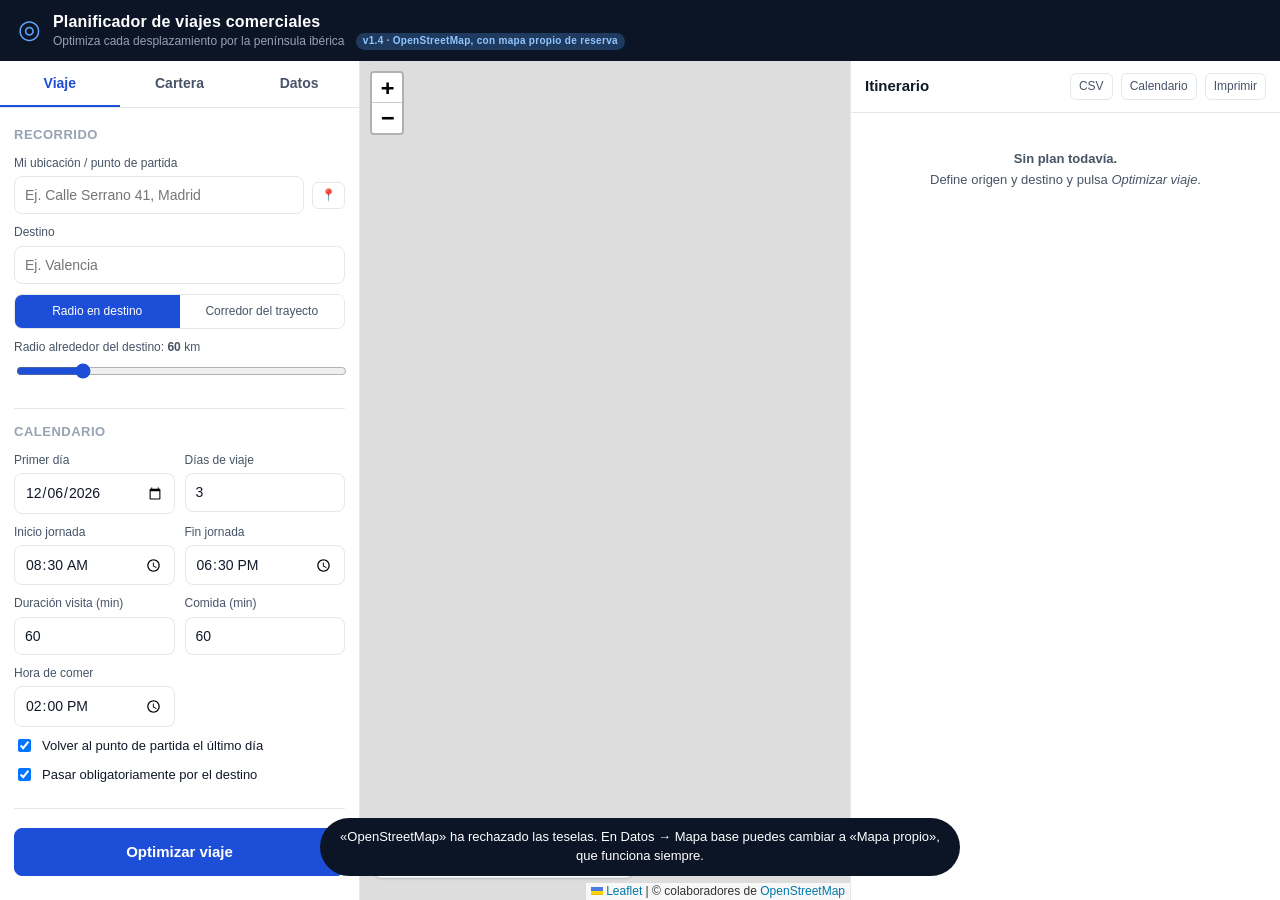
==== planner/index.html @ f33578ee "Volver a OpenStreetMap como mapa base y aligerar las peticiones Se restaura OpenStreetMap por defect" ====
<!DOCTYPE html>
<html lang="es">

<head>
  <meta charset="utf-8" />
  <meta name="viewport" content="width=device-width, initial-scale=1" />
  <title>Planificador de viajes comerciales · Península Ibérica</title>
  <meta name="description"
    content="Planifica viajes de negocio de forma gráfica: clientes y prospectos sobre el mapa, rutas optimizadas y máximo número de visitas por viaje." />
  <link rel="stylesheet" href="vendor/leaflet.css" />
  <link rel="stylesheet" href="css/planner.css" />
</head>

<body>
  <header class="topbar">
    <div class="brand">
      <span class="logo">◎</span>
      <div>
        <h1>Planificador de viajes comerciales</h1>
        <p>Optimiza cada desplazamiento por la península ibérica
          <span class="build-tag" id="build-tag">v1.4 · OpenStreetMap, con mapa propio de reserva</span>
        </p>
      </div>
    </div>
    <div class="top-status" id="top-status"></div>
  </header>

  <main class="layout">
    <!-- ------------------------------------------------ Panel izquierdo -->
    <aside class="sidebar">
      <nav class="tabs">
        <button class="tab active" data-tab="viaje">Viaje</button>
        <button class="tab" data-tab="cartera">Cartera</button>
        <button class="tab" data-tab="datos">Datos</button>
      </nav>

      <section class="tab-panel active" id="tab-viaje">
        <div class="group">
          <h2>Recorrido</h2>
          <label class="field full">
            <span>Mi ubicación / punto de partida</span>
            <div class="row">
              <input id="origin" type="text" placeholder="Ej. Calle Serrano 41, Madrid" />
              <button class="mini" id="btn-gps" title="Usar mi ubicación actual">📍</button>
            </div>
            <small class="hint" id="origin-status"></small>
          </label>
          <label class="field full">
            <span>Destino</span>
            <input id="dest" type="text" placeholder="Ej. Valencia" />
            <small class="hint" id="dest-status"></small>
          </label>

          <div class="segmented" id="mode">
            <button data-mode="destino" class="active">Radio en destino</button>
            <button data-mode="corredor">Corredor del trayecto</button>
          </div>
          <label class="field full" id="radius-field">
            <span>Radio alrededor del destino: <b id="radius-val">60</b> km</span>
            <input id="radius" type="range" min="5" max="300" step="5" value="60" />
          </label>
          <label class="field full hidden" id="corridor-field">
            <span>Ancho del corredor: <b id="corridor-val">40</b> km a cada lado</span>
            <input id="corridor" type="range" min="5" max="150" step="5" value="40" />
          </label>
        </div>

        <div class="group">
          <h2>Calendario</h2>
          <div class="grid2">
            <label class="field"><span>Primer día</span><input id="startDate" type="date" /></label>
            <label class="field"><span>Días de viaje</span><input id="days" type="number" min="1" max="14" value="3" /></label>
            <label class="field"><span>Inicio jornada</span><input id="dayStart" type="time" value="08:30" /></label>
            <label class="field"><span>Fin jornada</span><input id="dayEnd" type="time" value="18:30" /></label>
            <label class="field"><span>Duración visita (min)</span><input id="defaultVisitMin" type="number" min="15" max="240" step="5" value="60" /></label>
            <label class="field"><span>Comida (min)</span><input id="lunchMin" type="number" min="0" max="180" step="15" value="60" /></label>
            <label class="field"><span>Hora de comer</span><input id="lunchStart" type="time" value="14:00" /></label>
          </div>
          <label class="field check"><input id="returnToOrigin" type="checkbox" checked /><span>Volver al punto de partida el último día</span></label>
          <label class="field check"><input id="destIsStop" type="checkbox" checked /><span>Pasar obligatoriamente por el destino</span></label>
        </div>

        <div class="group">
          <h2>Citas ya pactadas</h2>
          <p class="muted small">Visitas con hora cerrada. La agenda se construye alrededor de ellas y la app
            te propone qué más ver cerca. Se marcan en la ficha de cada cliente.</p>
          <div id="appt-list" class="appt-list"></div>
          <label class="field full" style="margin-top:10px">
            <span>Buscar visitas hasta <b id="apptNearbyKm-val">35</b> km alrededor de cada cita</span>
            <input id="apptNearbyKm" type="range" min="5" max="120" step="5" value="35" />
            <small class="hint">Esta zona entra en el viaje aunque quede fuera del radio o del corredor.</small>
          </label>
        </div>

        <div class="group">
          <h2>A quién visitar</h2>
          <div class="chips">
            <label class="chip"><input type="checkbox" class="f-type" value="cliente" checked /><span>Clientes</span></label>
            <label class="chip"><input type="checkbox" class="f-type" value="prospecto" checked /><span>Prospectos</span></label>
          </div>
          <div class="grid2">
            <label class="field"><span>Prioridad mínima</span>
              <select id="filterMinPriority">
                <option value="1">Todas</option>
                <option value="2">Media o alta</option>
                <option value="3">Sólo alta</option>
              </select>
            </label>
            <label class="field"><span>Sin visitar desde (días)</span><input id="filterNotVisitedDays" type="number" min="0" step="30" value="0" /></label>
            <label class="field"><span>Sector contiene</span><input id="filterIndustry" type="text" placeholder="todos" /></label>
            <label class="field"><span>Etiqueta contiene</span><input id="filterTag" type="text" placeholder="todas" /></label>
          </div>
        </div>

        <details class="group">
          <summary><h2>Criterio de priorización</h2></summary>
          <label class="field full"><span>Peso de la prioridad: <b id="wPriority-val">1</b></span>
            <input id="wPriority" type="range" min="0" max="3" step="0.1" value="1" /></label>
          <label class="field full"><span>Peso del valor potencial: <b id="wValue-val">1</b></span>
            <input id="wValue" type="range" min="0" max="3" step="0.1" value="1" /></label>
          <label class="field full"><span>Peso del tiempo sin visitar: <b id="wRecency-val">0.6</b></span>
            <input id="wRecency" type="range" min="0" max="3" step="0.1" value="0.6" /></label>
          <label class="field full"><span>Enfoque: <b id="prospectBias-val">equilibrado</b></span>
            <input id="prospectBias" type="range" min="-1" max="1" step="0.1" value="0" />
            <small class="hint">A la izquierda prioriza fidelizar clientes; a la derecha, captar prospectos.</small>
          </label>
          <label class="field full"><span>Máx. paradas candidatas a evaluar</span>
            <input id="maxCandidates" type="number" min="10" max="95" step="5" value="80" />
            <small class="hint">Más candidatas = mejor plan pero cálculo más lento (límite de OSRM: 95).</small>
          </label>
        </details>

        <div class="actions">
          <button class="btn primary big" id="btn-optimize">Optimizar viaje</button>
          <div class="cand-summary" id="cand-summary"></div>
        </div>
      </section>

      <section class="tab-panel" id="tab-cartera">
        <div class="group">
          <div class="row">
            <input id="client-search" type="search" placeholder="Buscar por nombre, ciudad, sector…" />
            <button class="btn" id="btn-new-client">+ Nuevo</button>
          </div>
        </div>
        <div id="client-list" class="client-list"></div>
      </section>

      <section class="tab-panel" id="tab-datos">
        <div class="group">
          <h2>Importar cartera</h2>
          <p class="muted small">CSV, TSV o Excel. Reconoce automáticamente las columnas de exportaciones de
            Apollo.io y de CRMs en español (empresa, dirección, ciudad, teléfono…).</p>
          <input type="file" id="file-input" accept=".csv,.tsv,.txt,.xlsx,.xlsm,.xls" hidden />
          <button class="btn primary" id="btn-import">Elegir fichero…</button>
          <a class="link-sample" href="ejemplo-clientes.csv" download>Descargar plantilla CSV</a>
        </div>

        <div class="group">
          <h2>Coordenadas</h2>
          <p class="muted small">Las direcciones se convierten en coordenadas con Nominatim (OpenStreetMap),
            a 1 consulta por segundo. Los resultados quedan en caché.</p>
          <button class="btn" id="btn-geocode">Geocodificar pendientes</button>
          <div class="progress hidden" id="geo-progress"><div class="bar"></div><span></span></div>
        </div>

        <div class="group">
          <h2>Mapa base</h2>
          <label class="field full">
            <span>Proveedor de teselas</span>
            <select id="tileProvider">
              <option value="osm">OpenStreetMap</option>
              <option value="offline">Mapa propio, sin internet (siempre funciona)</option>
              <option value="custom">Teselas con mi clave…</option>
              <option value="voyager">Carto Voyager (requiere clave)</option>
              <option value="light">Carto claro (requiere clave)</option>
              <option value="dark">Carto oscuro (requiere clave)</option>
            </select>
          </label>
          <div id="tile-custom" class="hidden">
            <label class="field full">
              <span>URL de plantilla</span>
              <input id="tileUrl" type="text" placeholder="https://tile.ejemplo.com/{z}/{x}/{y}.png?key=TU_CLAVE" />
            </label>
            <label class="field full">
              <span>Atribución</span>
              <input id="tileAttribution" type="text" placeholder="© Proveedor" />
            </label>
          </div>
          <small class="hint">Si OpenStreetMap muestra «Access blocked», sus servidores de voluntarios te han
            limitado: suele ser temporal y se nota menos sirviendo la app por web en vez de abriendo el fichero.
            Mientras tanto, «Mapa propio» funciona siempre y no pide nada a nadie. Para ver el callejero con
            garantías, saca una clave gratuita en MapTiler o Geoapify y pégala como teselas propias, por
            ejemplo <code>https://api.maptiler.com/maps/streets-v2/{z}/{x}/{y}.png?key=TU_CLAVE</code>.</small>
        </div>

        <div class="group">
          <h2>Cálculo de rutas</h2>
          <label class="field check"><input id="useOsrm" type="checkbox" checked /><span>Usar tiempos reales de carretera (OSRM)</span></label>
          <div class="grid2">
            <label class="field"><span>Velocidad media (km/h)</span><input id="speedKmh" type="number" min="30" max="130" step="5" value="80" /></label>
            <label class="field"><span>Factor de desvío</span><input id="detour" type="number" min="1" max="2" step="0.05" value="1.25" /></label>
          </div>
          <small class="hint">Se usan si OSRM no está disponible (sin conexión o demasiadas paradas).</small>
        </div>

        <div class="group">
          <h2>Datos guardados</h2>
          <p class="muted small" id="storage-info"></p>
          <div class="row wrap">
            <button class="btn" id="btn-demo">Cargar ejemplo</button>
            <button class="btn" id="btn-export-clients">Exportar cartera</button>
            <button class="btn danger" id="btn-clear-clients">Vaciar cartera</button>
          </div>
        </div>
      </section>
    </aside>

    <!-- ------------------------------------------------------- Mapa ----- -->
    <section class="map-wrap">
      <div id="map"></div>
      <div class="legend">
        <span><i class="sw cliente"></i> Cliente</span>
        <span><i class="sw prospecto"></i> Prospecto</span>
        <span><i class="sw route"></i> Ruta del día</span>
      </div>
    </section>

    <!-- -------------------------------------------------- Itinerario ---- -->
    <aside class="itin-wrap">
      <header class="itin-head">
        <h2>Itinerario</h2>
        <div class="row">
          <button class="mini" id="btn-export-csv" title="Exportar a CSV">CSV</button>
          <button class="mini" id="btn-export-ics" title="Exportar al calendario">Calendario</button>
          <button class="mini" id="btn-print" title="Imprimir / PDF">Imprimir</button>
        </div>
      </header>
      <div id="itinerary" class="itinerary"></div>
    </aside>
  </main>

  <div id="modal" class="modal-backdrop"></div>
  <div id="toast" class="toast"></div>

  <!-- Librerías incluidas en el repositorio: la app funciona sin CDN. -->
  <script src="vendor/leaflet.js"></script>
  <script src="vendor/xlsx.full.min.js"></script>
  <script src="js/util.js"></script>
  <script src="js/store.js"></script>
  <script src="js/csv.js"></script>
  <script src="js/geocode.js"></script>
  <script src="js/routing.js"></script>
  <script src="js/optimize.js"></script>
  <script src="js/map.js"></script>
  <script src="js/itinerary.js"></script>
  <script src="js/clients.js"></script>
  <script src="js/basemap-data.js"></script>
  <script src="js/demo-data.js"></script>
  <script src="js/app.js"></script>
</body>

</html>
---- planner/vendor/leaflet.css ----
/* required styles */

.leaflet-pane,
.leaflet-tile,
.leaflet-marker-icon,
.leaflet-marker-shadow,
.leaflet-tile-container,
.leaflet-pane > svg,
.leaflet-pane > canvas,
.leaflet-zoom-box,
.leaflet-image-layer,
.leaflet-layer {
	position: absolute;
	left: 0;
	top: 0;
	}
.leaflet-container {
	overflow: hidden;
	}
.leaflet-tile,
.leaflet-marker-icon,
.leaflet-marker-shadow {
	-webkit-user-select: none;
	   -moz-user-select: none;
	        user-select: none;
	  -webkit-user-drag: none;
	}
/* Prevents IE11 from highlighting tiles in blue */
.leaflet-tile::selection {
	background: transparent;
}
/* Safari renders non-retina tile on retina better with this, but Chrome is worse */
.leaflet-safari .leaflet-tile {
	image-rendering: -webkit-optimize-contrast;
	}
/* hack that prevents hw layers "stretching" when loading new tiles */
.leaflet-safari .leaflet-tile-container {
	width: 1600px;
	height: 1600px;
	-webkit-transform-origin: 0 0;
	}
.leaflet-marker-icon,
.leaflet-marker-shadow {
	display: block;
	}
/* .leaflet-container svg: reset svg max-width decleration shipped in Joomla! (joomla.org) 3.x */
/* .leaflet-container img: map is broken in FF if you have max-width: 100% on tiles */
.leaflet-container .leaflet-overlay-pane svg {
	max-width: none !important;
	max-height: none !important;
	}
.leaflet-container .leaflet-marker-pane img,
.leaflet-container .leaflet-shadow-pane img,
.leaflet-container .leaflet-tile-pane img,
.leaflet-container img.leaflet-image-layer,
.leaflet-container .leaflet-tile {
	max-width: none !important;
	max-height: none !important;
	width: auto;
	padding: 0;
	}

.leaflet-container img.leaflet-tile {
	/* See: https://bugs.chromium.org/p/chromium/issues/detail?id=600120 */
	mix-blend-mode: plus-lighter;
}

.leaflet-container.leaflet-touch-zoom {
	-ms-touch-action: pan-x pan-y;
	touch-action: pan-x pan-y;
	}
.leaflet-container.leaflet-touch-drag {
	-ms-touch-action: pinch-zoom;
	/* Fallback for FF which doesn't support pinch-zoom */
	touch-action: none;
	touch-action: pinch-zoom;
}
.leaflet-container.leaflet-touch-drag.leaflet-touch-zoom {
	-ms-touch-action: none;
	touch-action: none;
}
.leaflet-container {
	-webkit-tap-highlight-color: transparent;
}
.leaflet-container a {
	-webkit-tap-highlight-color: rgba(51, 181, 229, 0.4);
}
.leaflet-tile {
	filter: inherit;
	visibility: hidden;
	}
.leaflet-tile-loaded {
	visibility: inherit;
	}
.leaflet-zoom-box {
	width: 0;
	height: 0;
	-moz-box-sizing: border-box;
	     box-sizing: border-box;
	z-index: 800;
	}
/* workaround for https://bugzilla.mozilla.org/show_bug.cgi?id=888319 */
.leaflet-overlay-pane svg {
	-moz-user-select: none;
	}

.leaflet-pane         { z-index: 400; }

.leaflet-tile-pane    { z-index: 200; }
.leaflet-overlay-pane { z-index: 400; }
.leaflet-shadow-pane  { z-index: 500; }
.leaflet-marker-pane  { z-index: 600; }
.leaflet-tooltip-pane   { z-index: 650; }
.leaflet-popup-pane   { z-index: 700; }

.leaflet-map-pane canvas { z-index: 100; }
.leaflet-map-pane svg    { z-index: 200; }

.leaflet-vml-shape {
	width: 1px;
	height: 1px;
	}
.lvml {
	behavior: url(#default#VML);
	display: inline-block;
	position: absolute;
	}


/* control positioning */

.leaflet-control {
	position: relative;
	z-index: 800;
	pointer-events: visiblePainted; /* IE 9-10 doesn't have auto */
	pointer-events: auto;
	}
.leaflet-top,
.leaflet-bottom {
	position: absolute;
	z-index: 1000;
	pointer-events: none;
	}
.leaflet-top {
	top: 0;
	}
.leaflet-right {
	right: 0;
	}
.leaflet-bottom {
	bottom: 0;
	}
.leaflet-left {
	left: 0;
	}
.leaflet-control {
	float: left;
	clear: both;
	}
.leaflet-right .leaflet-control {
	float: right;
	}
.leaflet-top .leaflet-control {
	margin-top: 10px;
	}
.leaflet-bottom .leaflet-control {
	margin-bottom: 10px;
	}
.leaflet-left .leaflet-control {
	margin-left: 10px;
	}
.leaflet-right .leaflet-control {
	margin-right: 10px;
	}


/* zoom and fade animations */

.leaflet-fade-anim .leaflet-popup {
	opacity: 0;
	-webkit-transition: opacity 0.2s linear;
	   -moz-transition: opacity 0.2s linear;
	        transition: opacity 0.2s linear;
	}
.leaflet-fade-anim .leaflet-map-pane .leaflet-popup {
	opacity: 1;
	}
.leaflet-zoom-animated {
	-webkit-transform-origin: 0 0;
	    -ms-transform-origin: 0 0;
	        transform-origin: 0 0;
	}
svg.leaflet-zoom-animated {
	will-change: transform;
}

.leaflet-zoom-anim .leaflet-zoom-animated {
	-webkit-transition: -webkit-transform 0.25s cubic-bezier(0,0,0.25,1);
	   -moz-transition:    -moz-transform 0.25s cubic-bezier(0,0,0.25,1);
	        transition:         transform 0.25s cubic-bezier(0,0,0.25,1);
	}
.leaflet-zoom-anim .leaflet-tile,
.leaflet-pan-anim .leaflet-tile {
	-webkit-transition: none;
	   -moz-transition: none;
	        transition: none;
	}

.leaflet-zoom-anim .leaflet-zoom-hide {
	visibility: hidden;
	}


/* cursors */

.leaflet-interactive {
	cursor: pointer;
	}
.leaflet-grab {
	cursor: -webkit-grab;
	cursor:    -moz-grab;
	cursor:         grab;
	}
.leaflet-crosshair,
.leaflet-crosshair .leaflet-interactive {
	cursor: crosshair;
	}
.leaflet-popup-pane,
.leaflet-control {
	cursor: auto;
	}
.leaflet-dragging .leaflet-grab,
.leaflet-dragging .leaflet-grab .leaflet-interactive,
.leaflet-dragging .leaflet-marker-draggable {
	cursor: move;
	cursor: -webkit-grabbing;
	cursor:    -moz-grabbing;
	cursor:         grabbing;
	}

/* marker & overlays interactivity */
.leaflet-marker-icon,
.leaflet-marker-shadow,
.leaflet-image-layer,
.leaflet-pane > svg path,
.leaflet-tile-container {
	pointer-events: none;
	}

.leaflet-marker-icon.leaflet-interactive,
.leaflet-image-layer.leaflet-interactive,
.leaflet-pane > svg path.leaflet-interactive,
svg.leaflet-image-layer.leaflet-interactive path {
	pointer-events: visiblePainted; /* IE 9-10 doesn't have auto */
	pointer-events: auto;
	}

/* visual tweaks */

.leaflet-container {
	background: #ddd;
	outline-offset: 1px;
	}
.leaflet-container a {
	color: #0078A8;
	}
.leaflet-zoom-box {
	border: 2px dotted #38f;
	background: rgba(255,255,255,0.5);
	}


/* general typography */
.leaflet-container {
	font-family: "Helvetica Neue", Arial, Helvetica, sans-serif;
	font-size: 12px;
	font-size: 0.75rem;
	line-height: 1.5;
	}


/* general toolbar styles */

.leaflet-bar {
	box-shadow: 0 1px 5px rgba(0,0,0,0.65);
	border-radius: 4px;
	}
.leaflet-bar a {
	background-color: #fff;
	border-bottom: 1px solid #ccc;
	width: 26px;
	height: 26px;
	line-height: 26px;
	display: block;
	text-align: center;
	text-decoration: none;
	color: black;
	}
.leaflet-bar a,
.leaflet-control-layers-toggle {
	background-position: 50% 50%;
	background-repeat: no-repeat;
	display: block;
	}
.leaflet-bar a:hover,
.leaflet-bar a:focus {
	background-color: #f4f4f4;
	}
.leaflet-bar a:first-child {
	border-top-left-radius: 4px;
	border-top-right-radius: 4px;
	}
.leaflet-bar a:last-child {
	border-bottom-left-radius: 4px;
	border-bottom-right-radius: 4px;
	border-bottom: none;
	}
.leaflet-bar a.leaflet-disabled {
	cursor: default;
	background-color: #f4f4f4;
	color: #bbb;
	}

.leaflet-touch .leaflet-bar a {
	width: 30px;
	height: 30px;
	line-height: 30px;
	}
.leaflet-touch .leaflet-bar a:first-child {
	border-top-left-radius: 2px;
	border-top-right-radius: 2px;
	}
.leaflet-touch .leaflet-bar a:last-child {
	border-bottom-left-radius: 2px;
	border-bottom-right-radius: 2px;
	}

/* zoom control */

.leaflet-control-zoom-in,
.leaflet-control-zoom-out {
	font: bold 18px 'Lucida Console', Monaco, monospace;
	text-indent: 1px;
	}

.leaflet-touch .leaflet-control-zoom-in, .leaflet-touch .leaflet-control-zoom-out  {
	font-size: 22px;
	}


/* layers control */

.leaflet-control-layers {
	box-shadow: 0 1px 5px rgba(0,0,0,0.4);
	background: #fff;
	border-radius: 5px;
	}
.leaflet-control-layers-toggle {
	background-image: url(images/layers.png);
	width: 36px;
	height: 36px;
	}
.leaflet-retina .leaflet-control-layers-toggle {
	background-image: url(images/layers-2x.png);
	background-size: 26px 26px;
	}
.leaflet-touch .leaflet-control-layers-toggle {
	width: 44px;
	height: 44px;
	}
.leaflet-control-layers .leaflet-control-layers-list,
.leaflet-control-layers-expanded .leaflet-control-layers-toggle {
	display: none;
	}
.leaflet-control-layers-expanded .leaflet-control-layers-list {
	display: block;
	position: relative;
	}
.leaflet-control-layers-expanded {
	padding: 6px 10px 6px 6px;
	color: #333;
	background: #fff;
	}
.leaflet-control-layers-scrollbar {
	overflow-y: scroll;
	overflow-x: hidden;
	padding-right: 5px;
	}
.leaflet-control-layers-selector {
	margin-top: 2px;
	position: relative;
	top: 1px;
	}
.leaflet-control-layers label {
	display: block;
	font-size: 13px;
	font-size: 1.08333em;
	}
.leaflet-control-layers-separator {
	height: 0;
	border-top: 1px solid #ddd;
	margin: 5px -10px 5px -6px;
	}

/* Default icon URLs */
.leaflet-default-icon-path { /* used only in path-guessing heuristic, see L.Icon.Default */
	background-image: url(images/marker-icon.png);
	}


/* attribution and scale controls */

.leaflet-container .leaflet-control-attribution {
	background: #fff;
	background: rgba(255, 255, 255, 0.8);
	margin: 0;
	}
.leaflet-control-attribution,
.leaflet-control-scale-line {
	padding: 0 5px;
	color: #333;
	line-height: 1.4;
	}
.leaflet-control-attribution a {
	text-decoration: none;
	}
.leaflet-control-attribution a:hover,
.leaflet-control-attribution a:focus {
	text-decoration: underline;
	}
.leaflet-attribution-flag {
	display: inline !important;
	vertical-align: baseline !important;
	width: 1em;
	height: 0.6669em;
	}
.leaflet-left .leaflet-control-scale {
	margin-left: 5px;
	}
.leaflet-bottom .leaflet-control-scale {
	margin-bottom: 5px;
	}
.leaflet-control-scale-line {
	border: 2px solid #777;
	border-top: none;
	line-height: 1.1;
	padding: 2px 5px 1px;
	white-space: nowrap;
	-moz-box-sizing: border-box;
	     box-sizing: border-box;
	background: rgba(255, 255, 255, 0.8);
	text-shadow: 1px 1px #fff;
	}
.leaflet-control-scale-line:not(:first-child) {
	border-top: 2px solid #777;
	border-bottom: none;
	margin-top: -2px;
	}
.leaflet-control-scale-line:not(:first-child):not(:last-child) {
	border-bottom: 2px solid #777;
	}

.leaflet-touch .leaflet-control-attribution,
.leaflet-touch .leaflet-control-layers,
.leaflet-touch .leaflet-bar {
	box-shadow: none;
	}
.leaflet-touch .leaflet-control-layers,
.leaflet-touch .leaflet-bar {
	border: 2px solid rgba(0,0,0,0.2);
	background-clip: padding-box;
	}


/* popup */

.leaflet-popup {
	position: absolute;
	text-align: center;
	margin-bottom: 20px;
	}
.leaflet-popup-content-wrapper {
	padding: 1px;
	text-align: left;
	border-radius: 12px;
	}
.leaflet-popup-content {
	margin: 13px 24px 13px 20px;
	line-height: 1.3;
	font-size: 13px;
	font-size: 1.08333em;
	min-height: 1px;
	}
.leaflet-popup-content p {
	margin: 17px 0;
	margin: 1.3em 0;
	}
.leaflet-popup-tip-container {
	width: 40px;
	height: 20px;
	position: absolute;
	left: 50%;
	margin-top: -1px;
	margin-left: -20px;
	overflow: hidden;
	pointer-events: none;
	}
.leaflet-popup-tip {
	width: 17px;
	height: 17px;
	padding: 1px;

	margin: -10px auto 0;
	pointer-events: auto;

	-webkit-transform: rotate(45deg);
	   -moz-transform: rotate(45deg);
	    -ms-transform: rotate(45deg);
	        transform: rotate(45deg);
	}
.leaflet-popup-content-wrapper,
.leaflet-popup-tip {
	background: white;
	color: #333;
	box-shadow: 0 3px 14px rgba(0,0,0,0.4);
	}
.leaflet-container a.leaflet-popup-close-button {
	position: absolute;
	top: 0;
	right: 0;
	border: none;
	text-align: center;
	width: 24px;
	height: 24px;
	font: 16px/24px Tahoma, Verdana, sans-serif;
	color: #757575;
	text-decoration: none;
	background: transparent;
	}
.leaflet-container a.leaflet-popup-close-button:hover,
.leaflet-container a.leaflet-popup-close-button:focus {
	color: #585858;
	}
.leaflet-popup-scrolled {
	overflow: auto;
	}

.leaflet-oldie .leaflet-popup-content-wrapper {
	-ms-zoom: 1;
	}
.leaflet-oldie .leaflet-popup-tip {
	width: 24px;
	margin: 0 auto;

	-ms-filter: "progid:DXImageTransform.Microsoft.Matrix(M11=0.70710678, M12=0.70710678, M21=-0.70710678, M22=0.70710678)";
	filter: progid:DXImageTransform.Microsoft.Matrix(M11=0.70710678, M12=0.70710678, M21=-0.70710678, M22=0.70710678);
	}

.leaflet-oldie .leaflet-control-zoom,
.leaflet-oldie .leaflet-control-layers,
.leaflet-oldie .leaflet-popup-content-wrapper,
.leaflet-oldie .leaflet-popup-tip {
	border: 1px solid #999;
	}


/* div icon */

.leaflet-div-icon {
	background: #fff;
	border: 1px solid #666;
	}


/* Tooltip */
/* Base styles for the element that has a tooltip */
.leaflet-tooltip {
	position: absolute;
	padding: 6px;
	background-color: #fff;
	border: 1px solid #fff;
	border-radius: 3px;
	color: #222;
	white-space: nowrap;
	-webkit-user-select: none;
	-moz-user-select: none;
	-ms-user-select: none;
	user-select: none;
	pointer-events: none;
	box-shadow: 0 1px 3px rgba(0,0,0,0.4);
	}
.leaflet-tooltip.leaflet-interactive {
	cursor: pointer;
	pointer-events: auto;
	}
.leaflet-tooltip-top:before,
.leaflet-tooltip-bottom:before,
.leaflet-tooltip-left:before,
.leaflet-tooltip-right:before {
	position: absolute;
	pointer-events: none;
	border: 6px solid transparent;
	background: transparent;
	content: "";
	}

/* Directions */

.leaflet-tooltip-bottom {
	margin-top: 6px;
}
.leaflet-tooltip-top {
	margin-top: -6px;
}
.leaflet-tooltip-bottom:before,
.leaflet-tooltip-top:before {
	left: 50%;
	margin-left: -6px;
	}
.leaflet-tooltip-top:before {
	bottom: 0;
	margin-bottom: -12px;
	border-top-color: #fff;
	}
.leaflet-tooltip-bottom:before {
	top: 0;
	margin-top: -12px;
	margin-left: -6px;
	border-bottom-color: #fff;
	}
.leaflet-tooltip-left {
	margin-left: -6px;
}
.leaflet-tooltip-right {
	margin-left: 6px;
}
.leaflet-tooltip-left:before,
.leaflet-tooltip-right:before {
	top: 50%;
	margin-top: -6px;
	}
.leaflet-tooltip-left:before {
	right: 0;
	margin-right: -12px;
	border-left-color: #fff;
	}
.leaflet-tooltip-right:before {
	left: 0;
	margin-left: -12px;
	border-right-color: #fff;
	}

/* Printing */

@media print {
	/* Prevent printers from removing background-images of controls. */
	.leaflet-control {
		-webkit-print-color-adjust: exact;
		print-color-adjust: exact;
		}
	}
---- planner/css/planner.css ----
/* Planificador de viajes comerciales — hoja de estilos */

:root {
  --bg: #f4f6fa;
  --panel: #ffffff;
  --ink: #101828;
  --ink-2: #475467;
  --muted: #98a2b3;
  --line: #e4e7ec;
  --brand: #1d4ed8;
  --brand-soft: #eef2ff;
  --cliente: #16a34a;
  --prospecto: #f59e0b;
  --danger: #dc2626;
  --radius: 10px;
  --shadow: 0 1px 2px rgba(16, 24, 40, .06), 0 1px 3px rgba(16, 24, 40, .1);
}

* { box-sizing: border-box; }

html, body {
  height: 100%;
  margin: 0;
}

body {
  font: 14px/1.45 -apple-system, BlinkMacSystemFont, "Segoe UI", Roboto, "Helvetica Neue", Arial, sans-serif;
  color: var(--ink);
  background: var(--bg);
  display: flex;
  flex-direction: column;
  overflow: hidden;
}

h1, h2, h3, h4 { margin: 0; font-weight: 600; }
p { margin: 0 0 .5rem; }
.muted { color: var(--ink-2); }
.small { font-size: 12px; }
.hidden { display: none !important; }

/* ---------------------------------------------------------------- Topbar */
.topbar {
  display: flex;
  align-items: center;
  justify-content: space-between;
  gap: 16px;
  padding: 10px 18px;
  background: #0b1526;
  color: #fff;
  flex: 0 0 auto;
}

.brand { display: flex; align-items: center; gap: 12px; }
.brand .logo { font-size: 26px; color: #60a5fa; }
.brand h1 { font-size: 16px; letter-spacing: .2px; }
.brand p { margin: 0; font-size: 12px; color: #94a3b8; }
.top-status { font-size: 13px; color: #cbd5e1; }

/* ---------------------------------------------------------------- Layout */
.layout {
  flex: 1 1 auto;
  display: grid;
  grid-template-columns: 360px minmax(320px, 1fr) 430px;
  min-height: 0;
}

.sidebar, .itin-wrap {
  background: var(--panel);
  overflow-y: auto;
  min-height: 0;
}
.sidebar { border-right: 1px solid var(--line); }
.itin-wrap { border-left: 1px solid var(--line); display: flex; flex-direction: column; }

.map-wrap { position: relative; min-height: 0; }
#map { position: absolute; inset: 0; }

.legend {
  position: absolute;
  left: 12px; bottom: 22px;
  z-index: 500;
  background: rgba(255, 255, 255, .94);
  border: 1px solid var(--line);
  border-radius: var(--radius);
  padding: 8px 10px;
  font-size: 12px;
  display: flex;
  gap: 12px;
  box-shadow: var(--shadow);
}
.legend .sw { display: inline-block; width: 10px; height: 10px; border-radius: 50%; margin-right: 5px; }
.legend .sw.cliente { background: var(--cliente); }
.legend .sw.prospecto { background: var(--prospecto); }
.legend .sw.route { background: var(--brand); border-radius: 2px; width: 16px; height: 4px; }

/* ------------------------------------------------------------ Pestañas */
.tabs { display: flex; position: sticky; top: 0; background: var(--panel); z-index: 5; border-bottom: 1px solid var(--line); }
.tab {
  flex: 1;
  padding: 12px 8px;
  border: 0;
  background: none;
  font: inherit;
  font-weight: 600;
  color: var(--ink-2);
  cursor: pointer;
  border-bottom: 2px solid transparent;
}
.tab.active { color: var(--brand); border-bottom-color: var(--brand); }
.tab-panel { display: none; padding: 4px 14px 24px; }
.tab-panel.active { display: block; }

/* ------------------------------------------------------------- Formulario */
.group { padding: 14px 0; border-bottom: 1px solid var(--line); }
.group > h2, details.group summary h2 { font-size: 13px; text-transform: uppercase; letter-spacing: .5px; color: var(--muted); margin-bottom: 10px; }
details.group summary { cursor: pointer; list-style: none; }
details.group summary::-webkit-details-marker { display: none; }
details.group summary h2::after { content: ' ▾'; }
details.group[open] summary h2::after { content: ' ▴'; }

.field { display: block; margin-bottom: 10px; }
.field > span { display: block; font-size: 12px; color: var(--ink-2); margin-bottom: 4px; }
.field.full { width: 100%; }
.grid2 { display: grid; grid-template-columns: 1fr 1fr; gap: 0 10px; }
.row { display: flex; gap: 8px; align-items: center; }
.row.wrap { flex-wrap: wrap; }
.row > input, .row > select { flex: 1; min-width: 0; }

input[type=text], input[type=search], input[type=number], input[type=date], input[type=time],
select, textarea {
  width: 100%;
  padding: 8px 10px;
  border: 1px solid var(--line);
  border-radius: 8px;
  font: inherit;
  color: var(--ink);
  background: #fff;
}
input:focus, select:focus, textarea:focus { outline: 2px solid var(--brand-soft); border-color: var(--brand); }
input[type=range] { width: 100%; accent-color: var(--brand); }

.field.check { display: flex; align-items: flex-start; gap: 8px; }
.field.check input { margin-top: 2px; }
.field.check span { margin: 0; font-size: 13px; color: var(--ink); }

.hint { display: block; font-size: 11px; color: var(--muted); margin-top: 3px; }

.segmented { display: flex; border: 1px solid var(--line); border-radius: 8px; overflow: hidden; margin-bottom: 10px; }
.segmented button {
  flex: 1; padding: 8px; border: 0; background: #fff; font: inherit; font-size: 12px;
  color: var(--ink-2); cursor: pointer;
}
.segmented button.active { background: var(--brand); color: #fff; }

.chips { display: flex; gap: 8px; margin-bottom: 10px; flex-wrap: wrap; }
.chip { display: inline-flex; align-items: center; gap: 6px; padding: 6px 10px; border: 1px solid var(--line); border-radius: 999px; font-size: 13px; cursor: pointer; }
.chip input { accent-color: var(--brand); }

.btn {
  padding: 9px 14px;
  border: 1px solid var(--line);
  border-radius: 8px;
  background: #fff;
  font: inherit;
  font-weight: 600;
  color: var(--ink);
  cursor: pointer;
}
.btn:hover { background: #f8fafc; }
.btn.primary { background: var(--brand); border-color: var(--brand); color: #fff; }
.btn.primary:hover { background: #1e40af; }
.btn.danger { color: var(--danger); border-color: #fecaca; }
.btn.ghost { background: transparent; }
.btn.big { width: 100%; padding: 12px; font-size: 15px; }
.btn:disabled { opacity: .6; cursor: default; }

.mini {
  border: 1px solid var(--line);
  background: #fff;
  border-radius: 6px;
  padding: 4px 8px;
  font: inherit;
  font-size: 12px;
  cursor: pointer;
  color: var(--ink-2);
}
.mini:hover { background: #f1f5f9; }
.mini.danger { color: var(--danger); }

.actions { padding: 16px 0; position: sticky; bottom: 0; background: var(--panel); }
.cand-summary { font-size: 12px; color: var(--muted); margin-top: 8px; text-align: center; }

.progress { margin-top: 10px; background: var(--line); border-radius: 999px; height: 18px; position: relative; overflow: hidden; }
.progress .bar { background: var(--brand); height: 100%; width: 0; transition: width .2s; }
.progress span { position: absolute; inset: 0; font-size: 11px; display: flex; align-items: center; justify-content: center; color: var(--ink); }

.link-sample { display: inline-block; margin-left: 10px; font-size: 12px; color: var(--brand); }

/* --------------------------------------------------------------- Cartera */
.client-list { padding-bottom: 30px; }
.list-count { font-size: 12px; color: var(--muted); padding: 8px 0; }
.client-row {
  display: flex; align-items: flex-start; gap: 8px;
  padding: 8px 6px; border-bottom: 1px solid var(--line);
}
.client-row .dot { width: 9px; height: 9px; border-radius: 50%; margin-top: 5px; flex: 0 0 auto; }
.client-row .dot.cliente { background: var(--cliente); }
.client-row .dot.prospecto { background: var(--prospecto); }
.cr-main { flex: 1; min-width: 0; }
.cr-name { font-weight: 600; display: flex; gap: 6px; align-items: center; }
.cr-name > span:first-child { overflow: hidden; text-overflow: ellipsis; white-space: nowrap; }
.cr-sub { font-size: 12px; color: var(--ink-2); }
.cr-warn { font-size: 11px; color: var(--danger); }
.cr-actions { display: flex; gap: 4px; }
.client-row.geo-none { background: #fff7ed; }

.tag { font-size: 10px; text-transform: uppercase; letter-spacing: .4px; padding: 1px 6px; border-radius: 999px; font-weight: 700; }
.tag.cliente { background: #dcfce7; color: #15803d; }
.tag.prospecto { background: #fef3c7; color: #b45309; }
.tag.pin { background: #e0e7ff; color: #3730a3; }

.empty { padding: 24px 10px; text-align: center; color: var(--ink-2); font-size: 13px; line-height: 1.6; }

/* ------------------------------------------------------------ Itinerario */
.itin-head {
  display: flex; align-items: center; justify-content: space-between;
  padding: 12px 14px; border-bottom: 1px solid var(--line);
  position: sticky; top: 0; background: var(--panel); z-index: 4;
}
.itin-head h2 { font-size: 15px; }
.itinerary { padding: 12px 14px 40px; overflow-y: auto; }

.kpis { display: grid; grid-template-columns: repeat(3, 1fr); gap: 8px; }
.kpi { background: #f8fafc; border: 1px solid var(--line); border-radius: var(--radius); padding: 8px; text-align: center; }
.kpi.main { background: var(--brand-soft); border-color: #c7d2fe; }
.kpi-val { display: block; font-size: 17px; font-weight: 700; }
.kpi-lab { display: block; font-size: 11px; color: var(--ink-2); }
.itin-note { font-size: 11px; color: var(--muted); margin: 8px 0 4px; }
.itin-note .warn { color: #b45309; font-weight: 600; }

.day-tabs { display: flex; gap: 4px; flex-wrap: wrap; margin: 10px 0; }
.day-tab {
  border: 1px solid var(--line); background: #fff; border-radius: 6px;
  padding: 5px 10px; font: inherit; font-size: 12px; cursor: pointer;
  border-bottom-width: 3px;
}
.day-tab.active { background: var(--ink); color: #fff; border-color: var(--ink); }

.day-card { border: 1px solid var(--line); border-radius: var(--radius); margin-bottom: 14px; overflow: hidden; box-shadow: var(--shadow); }
.day-head { display: flex; align-items: center; gap: 10px; padding: 10px 12px; background: #f8fafc; border-bottom: 1px solid var(--line); }
.day-dot { width: 10px; height: 10px; border-radius: 50%; flex: 0 0 auto; }
.day-head > div { flex: 1; min-width: 0; }
.day-title { font-weight: 700; font-size: 13px; }
.day-sub { font-size: 11px; color: var(--ink-2); }

.timeline { padding: 4px 0; }
.tl-row { display: flex; gap: 8px; align-items: flex-start; padding: 6px 12px; font-size: 13px; }
.tl-time { width: 42px; flex: 0 0 auto; font-variant-numeric: tabular-nums; color: var(--ink-2); font-size: 12px; padding-top: 2px; }
.tl-icon { width: 20px; flex: 0 0 auto; text-align: center; }
.tl-main { flex: 1; min-width: 0; }
.tl-row.drive { color: var(--ink-2); font-size: 12px; }
.tl-row.lunch { color: #b45309; font-size: 12px; }
.tl-row.start { color: var(--ink-2); font-size: 12px; border-bottom: 1px dashed var(--line); }
.tl-row.warn-row { color: #b45309; font-size: 12px; }

.tl-row.waypoint { border-top: 1px solid #f1f5f9; padding: 8px 12px; color: var(--ink-2); }
.tl-row.waypoint .v-name { font-weight: 600; }
.map-error { padding: 24px; font-size: 13px; color: var(--ink-2); }
.tl-row.visit { border-top: 1px solid #f1f5f9; padding: 8px 12px; cursor: grab; }
.tl-row.visit:hover { background: #f8fafc; }
.tl-row.visit.dragging { opacity: .4; }
.tl-row.visit.drop-target { background: var(--brand-soft); }
.tl-row.visit.pinned { background: #fbfaff; }
.tl-num {
  width: 20px; height: 20px; border-radius: 50%; color: #fff; font-size: 11px; font-weight: 700;
  display: flex; align-items: center; justify-content: center; flex: 0 0 auto; margin-top: 1px;
}
.v-name { font-weight: 600; display: flex; align-items: center; gap: 6px; flex-wrap: wrap; }
.v-addr { font-size: 12px; color: var(--ink-2); }
.v-meta { font-size: 11px; color: var(--ink-2); }
.v-notes { font-size: 11px; color: var(--muted); font-style: italic; }
.v-dur { font-size: 11px; color: var(--muted); }
.v-actions { display: flex; flex-direction: column; gap: 3px; }

.dropped { border: 1px dashed #fdba74; background: #fff7ed; border-radius: var(--radius); padding: 10px 12px; }
.dropped-head { font-weight: 700; font-size: 12px; color: #b45309; margin-bottom: 6px; }
.dropped-row { display: flex; justify-content: space-between; font-size: 12px; padding: 2px 0; }

/* ----------------------------------------------------------- Marcadores */
.btp-pin span, .btp-stop span {
  display: flex; align-items: center; justify-content: center;
  width: 100%; height: 100%; border-radius: 50%;
  color: #fff; font-weight: 700; font-size: 12px;
  border: 2px solid #fff; box-shadow: 0 1px 4px rgba(0, 0, 0, .4);
}
.btp-pin span { border-radius: 6px; }

.popup h4 { font-size: 14px; margin-bottom: 4px; }
.popup p { font-size: 12px; margin: 6px 0; }
.pop-badge { display: inline-block; font-size: 10px; text-transform: uppercase; padding: 1px 6px; border-radius: 999px; margin-right: 4px; font-weight: 700; }
.pop-badge.cliente { background: #dcfce7; color: #15803d; }
.pop-badge.prospecto { background: #fef3c7; color: #b45309; }
.pop-badge.prio { background: #e5e7eb; color: #374151; }
.popup-actions { display: flex; gap: 6px; margin-top: 6px; }
.popup-actions button { font: inherit; font-size: 11px; padding: 3px 8px; border: 1px solid var(--line); background: #fff; border-radius: 6px; cursor: pointer; }

/* --------------------------------------------------------------- Modales */
.modal-backdrop {
  display: none;
  position: fixed; inset: 0; z-index: 2000;
  background: rgba(15, 23, 42, .45);
  align-items: center; justify-content: center;
  padding: 20px;
}
.modal-backdrop.open { display: flex; }
.modal-box {
  background: #fff; border-radius: 12px; width: min(720px, 100%);
  max-height: 90vh; display: flex; flex-direction: column; overflow: hidden;
  box-shadow: 0 20px 40px rgba(0, 0, 0, .25);
}
.modal-head { display: flex; align-items: center; justify-content: space-between; padding: 14px 16px; border-bottom: 1px solid var(--line); }
.modal-body { padding: 16px; overflow-y: auto; }
.modal-foot { padding: 12px 16px; border-top: 1px solid var(--line); display: flex; gap: 8px; justify-content: flex-end; flex-wrap: wrap; }
.modal-status { font-size: 12px; color: var(--ink-2); min-height: 18px; margin-top: 6px; }

.form-grid { display: grid; grid-template-columns: 1fr 1fr; gap: 0 12px; }
.form-grid .field.full { grid-column: 1 / -1; }

.map-grid { display: grid; grid-template-columns: 1fr 1fr; gap: 6px 14px; margin: 10px 0; }
.map-row { display: flex; align-items: center; gap: 6px; }
.map-label { flex: 0 0 45%; font-size: 12px; color: var(--ink-2); }
.map-row select { flex: 1; min-width: 0; padding: 5px; font-size: 12px; }
.preview { border: 1px solid var(--line); border-radius: 8px; padding: 10px; background: #f8fafc; }
.preview-head { font-size: 12px; font-weight: 600; margin-bottom: 6px; }
.preview-row { font-size: 12px; padding: 2px 0; border-bottom: 1px dotted var(--line); }
.import-defaults { max-width: 260px; }

/* ---------------------------------------------------------------- Toast */
.toast {
  position: fixed; left: 50%; bottom: 24px; transform: translate(-50%, 20px);
  background: #0b1526; color: #fff; padding: 10px 18px; border-radius: 999px;
  font-size: 13px; opacity: 0; pointer-events: none; transition: all .25s; z-index: 3000;
  max-width: 90vw; text-align: center;
}
.toast.show { opacity: 1; transform: translate(-50%, 0); }

/* ------------------------------------------------------------ Responsive */
@media (max-width: 1200px) {
  body { overflow: auto; }
  .layout { grid-template-columns: 1fr; }
  .sidebar { border-right: 0; border-bottom: 1px solid var(--line); max-height: none; }
  .map-wrap { height: 62vh; }
  .itin-wrap { border-left: 0; border-top: 1px solid var(--line); }
  .itinerary { overflow: visible; }
}

/* ---------------------------------------------------------------- Imprimir */
@media print {
  .topbar, .sidebar, .map-wrap, .itin-head .row, .v-actions, .day-tabs, #toast, #modal { display: none !important; }
  body, .layout, .itin-wrap { display: block; overflow: visible; height: auto; }
  .itin-wrap { border: 0; }
  .itinerary { padding: 0; }
  .day-card { break-inside: avoid; box-shadow: none; }
  .kpis { grid-template-columns: repeat(6, 1fr); }
}

/* ------------------------------------------------------- Citas pactadas */
.tag.appt { background: #0b1526; color: #fff; }
.pop-badge.appt { background: #0b1526; color: #fff; }

.appt-list { display: flex; flex-direction: column; gap: 6px; }
.appt-row {
  display: flex; align-items: center; justify-content: space-between; gap: 8px;
  border: 1px solid var(--line); border-left: 3px solid #0b1526;
  border-radius: 8px; padding: 7px 9px; background: #f8fafc;
}
.appt-when { font-size: 12px; font-weight: 700; }
.appt-who { font-size: 12px; color: var(--ink-2); }

.tl-row.wait { color: #0369a1; font-size: 12px; }
.tl-row.visit.fixed {
  background: #f1f5f9;
  border-left: 3px solid #0b1526;
  cursor: default;
}

.conflicts {
  border: 1px solid #fca5a5; background: #fef2f2;
  border-radius: var(--radius); padding: 10px 12px; margin: 10px 0;
}
.conflicts-head { font-weight: 700; font-size: 12px; color: #b91c1c; margin-bottom: 4px; }
.conflicts-row { font-size: 12px; color: #7f1d1d; padding: 2px 0; }

.suggest {
  margin: 2px 12px 10px 70px;
  border: 1px dashed var(--line);
  border-radius: 8px; padding: 8px 10px; background: #fcfdff;
}
.suggest-head { font-size: 11px; font-weight: 700; color: var(--ink-2); margin-bottom: 6px; }
.suggest-row {
  display: flex; align-items: center; justify-content: space-between; gap: 8px;
  padding: 5px 0; border-top: 1px dotted var(--line);
}
.suggest-row:first-of-type { border-top: 0; }
.sg-main { flex: 1; min-width: 0; }
.sg-name { font-size: 13px; font-weight: 600; display: flex; gap: 6px; align-items: center; flex-wrap: wrap; }
.sg-meta { font-size: 11px; color: var(--ink-2); }
.sg-slot { font-size: 11px; color: var(--brand); }
.mini.primary { background: var(--brand); color: #fff; border-color: var(--brand); }
.mini.primary:hover { background: #1e40af; }

.btp-appt span { border-radius: 5px; border-width: 3px; border-color: #0b1526; }

@media (max-width: 1200px) { .suggest { margin-left: 24px; } }

.tl-row.transfer { color: #4338ca; font-size: 12px; }

.build-tag {
  display: inline-block; margin-left: 8px; padding: 1px 7px;
  border-radius: 999px; background: #1e3a5f; color: #93c5fd;
  font-size: 10px; font-weight: 700; letter-spacing: .3px; vertical-align: 1px;
}

/* Etiquetas del mapa base propio */
.btp-city { pointer-events: none; }
.btp-city i {
  position: absolute; left: -3px; top: -3px; width: 6px; height: 6px;
  background: #94a3b8; border-radius: 50%;
}
.btp-city span {
  position: absolute; left: 7px; top: -8px; white-space: nowrap;
  font-size: 11px; color: #64748b; font-weight: 600;
  text-shadow: 0 0 3px #fff, 0 0 3px #fff, 0 0 3px #fff;
}
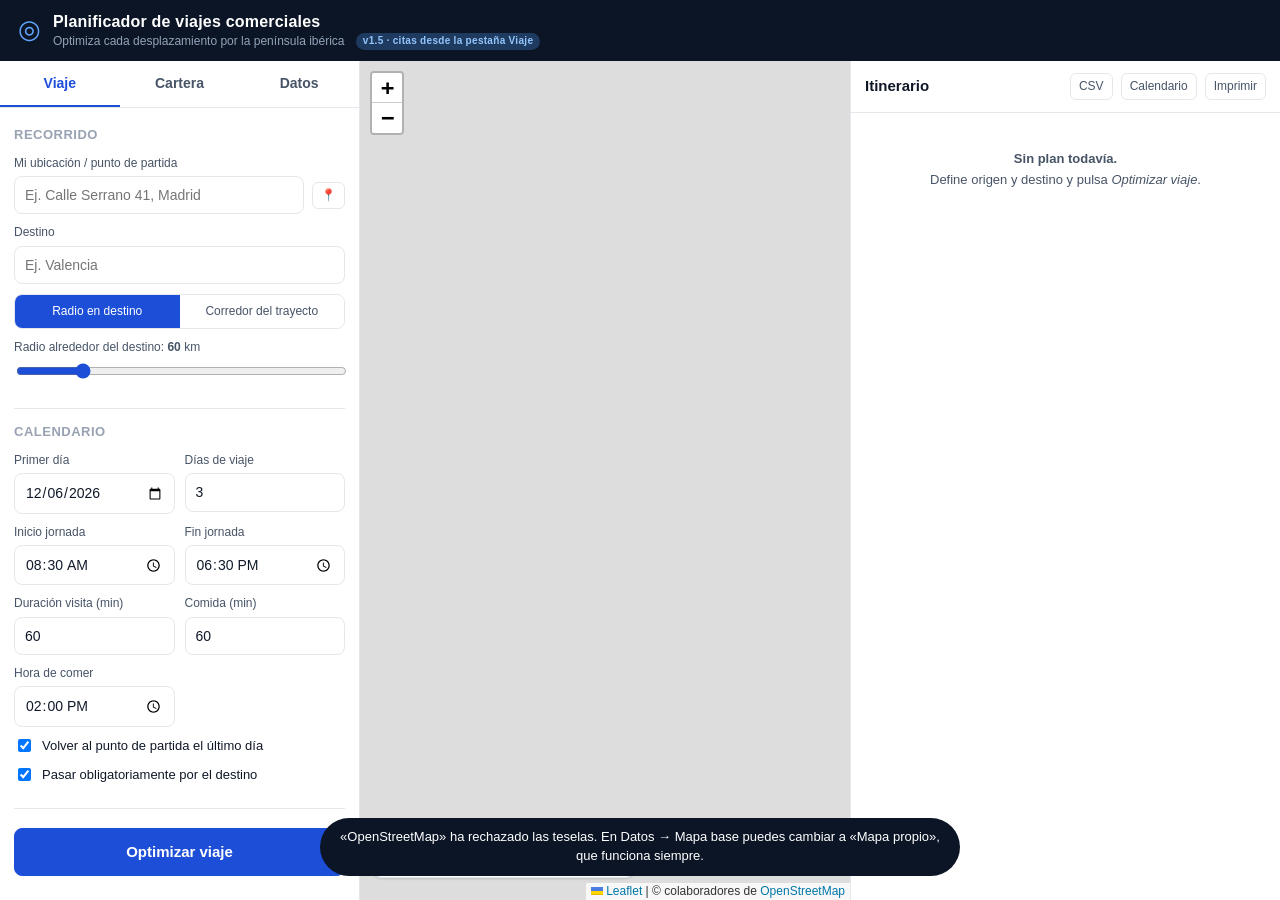
==== commit d631170d: "Dar de alta las citas desde la pestaña Viaje Marcar una reunión obligaba a ir a Cartera, abrir la fi" ====
--- a/planner/index.html
+++ b/planner/index.html
@@ -18,7 +18,7 @@
       <div>
         <h1>Planificador de viajes comerciales</h1>
         <p>Optimiza cada desplazamiento por la península ibérica
-          <span class="build-tag" id="build-tag">v1.4 · OpenStreetMap, con mapa propio de reserva</span>
+          <span class="build-tag" id="build-tag">v1.5 · citas desde la pestaña Viaje</span>
         </p>
       </div>
     </div>
@@ -82,9 +82,27 @@
 
         <div class="group">
           <h2>Citas ya pactadas</h2>
-          <p class="muted small">Visitas con hora cerrada. La agenda se construye alrededor de ellas y la app
-            te propone qué más ver cerca. Se marcan en la ficha de cada cliente.</p>
+          <p class="muted small">Visitas con hora cerrada. La agenda se construye alrededor de ellas, se duerme
+            cerca si hace falta y la app te propone qué más ver en los huecos.</p>
           <div id="appt-list" class="appt-list"></div>
+
+          <div class="appt-add">
+            <label class="field full">
+              <span>Cliente con el que has quedado</span>
+              <input id="appt-client" list="appt-clients" placeholder="Escribe para buscar en tu cartera…"
+                autocomplete="off" />
+              <datalist id="appt-clients"></datalist>
+            </label>
+            <div class="grid3">
+              <label class="field"><span>Fecha</span><input id="appt-date" type="date" /></label>
+              <label class="field"><span>Hora</span><input id="appt-time" type="time" /></label>
+              <label class="field"><span>Minutos</span>
+                <input id="appt-dur" type="number" min="15" max="480" step="15" placeholder="60" /></label>
+            </div>
+            <button class="btn primary" id="btn-add-appt">Añadir cita pactada</button>
+            <div class="appt-msg" id="appt-msg"></div>
+          </div>
+
           <label class="field full" style="margin-top:10px">
             <span>Buscar visitas hasta <b id="apptNearbyKm-val">35</b> km alrededor de cada cita</span>
             <input id="apptNearbyKm" type="range" min="5" max="120" step="5" value="35" />
@@ -112,23 +130,7 @@
           </div>
         </div>
 
-        <details class="group">
-          <summary><h2>Criterio de priorización</h2></summary>
-          <label class="field full"><span>Peso de la prioridad: <b id="wPriority-val">1</b></span>
-            <input id="wPriority" type="range" min="0" max="3" step="0.1" value="1" /></label>
-          <label class="field full"><span>Peso del valor potencial: <b id="wValue-val">1</b></span>
-            <input id="wValue" type="range" min="0" max="3" step="0.1" value="1" /></label>
-          <label class="field full"><span>Peso del tiempo sin visitar: <b id="wRecency-val">0.6</b></span>
-            <input id="wRecency" type="range" min="0" max="3" step="0.1" value="0.6" /></label>
-          <label class="field full"><span>Enfoque: <b id="prospectBias-val">equilibrado</b></span>
-            <input id="prospectBias" type="range" min="-1" max="1" step="0.1" value="0" />
-            <small class="hint">A la izquierda prioriza fidelizar clientes; a la derecha, captar prospectos.</small>
-          </label>
-          <label class="field full"><span>Máx. paradas candidatas a evaluar</span>
-            <input id="maxCandidates" type="number" min="10" max="95" step="5" value="80" />
-            <small class="hint">Más candidatas = mejor plan pero cálculo más lento (límite de OSRM: 95).</small>
-          </label>
-        </details>
+        
 
         <div class="actions">
           <button class="btn primary big" id="btn-optimize">Optimizar viaje</button>
@@ -203,6 +205,24 @@
           </div>
           <small class="hint">Se usan si OSRM no está disponible (sin conexión o demasiadas paradas).</small>
         </div>
+
+<details class="group">
+          <summary><h2>Criterio de priorización</h2></summary>
+          <label class="field full"><span>Peso de la prioridad: <b id="wPriority-val">1</b></span>
+            <input id="wPriority" type="range" min="0" max="3" step="0.1" value="1" /></label>
+          <label class="field full"><span>Peso del valor potencial: <b id="wValue-val">1</b></span>
+            <input id="wValue" type="range" min="0" max="3" step="0.1" value="1" /></label>
+          <label class="field full"><span>Peso del tiempo sin visitar: <b id="wRecency-val">0.6</b></span>
+            <input id="wRecency" type="range" min="0" max="3" step="0.1" value="0.6" /></label>
+          <label class="field full"><span>Enfoque: <b id="prospectBias-val">equilibrado</b></span>
+            <input id="prospectBias" type="range" min="-1" max="1" step="0.1" value="0" />
+            <small class="hint">A la izquierda prioriza fidelizar clientes; a la derecha, captar prospectos.</small>
+          </label>
+          <label class="field full"><span>Máx. paradas candidatas a evaluar</span>
+            <input id="maxCandidates" type="number" min="10" max="95" step="5" value="80" />
+            <small class="hint">Más candidatas = mejor plan pero cálculo más lento (límite de OSRM: 95).</small>
+          </label>
+        </details>
 
         <div class="group">
           <h2>Datos guardados</h2>
--- a/planner/css/planner.css
+++ b/planner/css/planner.css
@@ -432,3 +432,14 @@
   font-size: 11px; color: #64748b; font-weight: 600;
   text-shadow: 0 0 3px #fff, 0 0 3px #fff, 0 0 3px #fff;
 }
+
+/* Alta rápida de citas pactadas */
+.grid3 { display: grid; grid-template-columns: 1.2fr 1fr 0.7fr; gap: 0 8px; }
+.appt-add {
+  margin-top: 10px; padding: 10px;
+  border: 1px solid var(--line); border-radius: var(--radius); background: #f8fafc;
+}
+.appt-add .btn { width: 100%; }
+.appt-msg { font-size: 11px; margin-top: 6px; min-height: 14px; }
+.appt-msg.ok { color: #15803d; }
+.appt-msg.error { color: #b45309; }
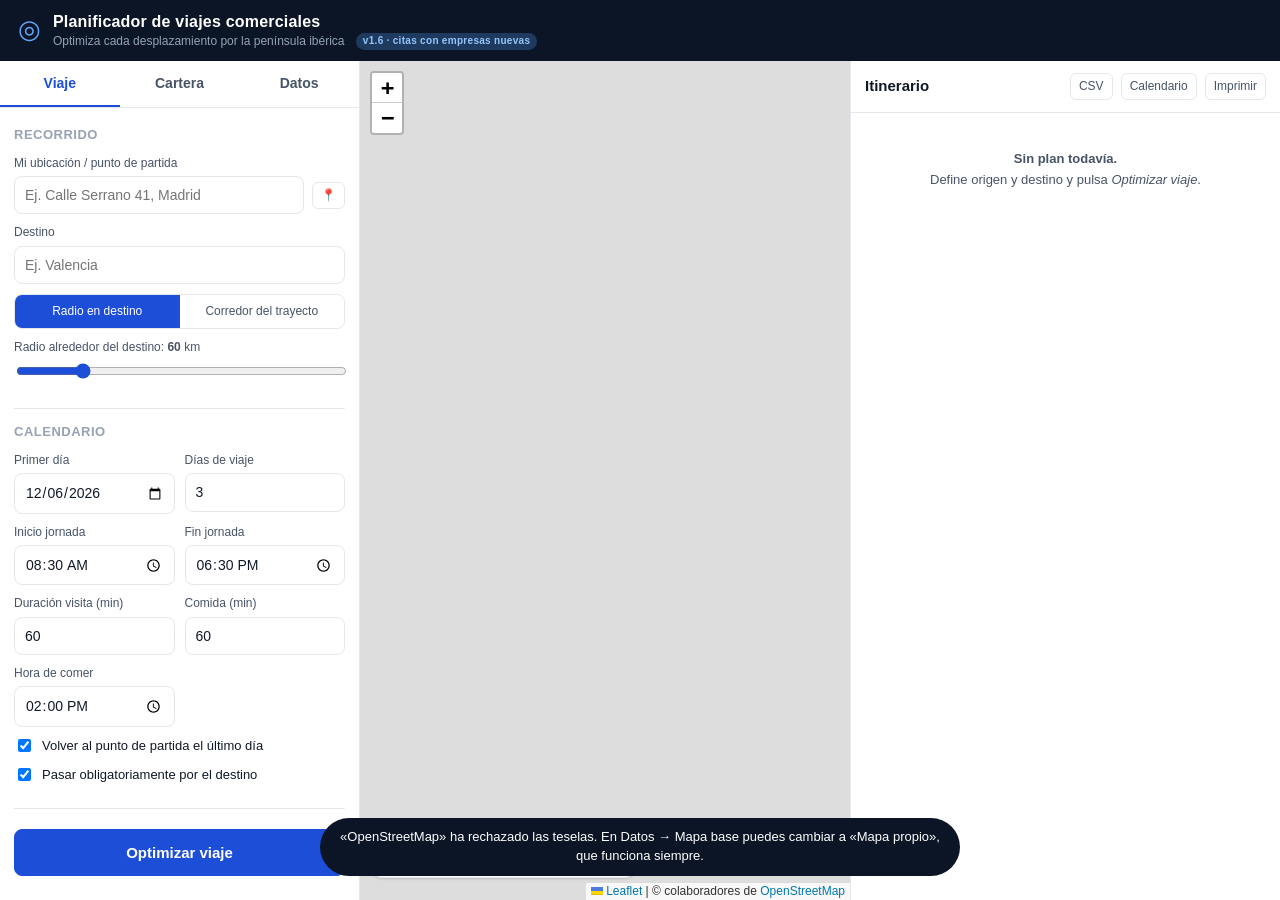
==== commit e8c8a85b: "Permitir citas con empresas que no están en la cartera El caso natural es «tengo una reunión en tal " ====
--- a/planner/index.html
+++ b/planner/index.html
@@ -7,8 +7,8 @@
   <title>Planificador de viajes comerciales · Península Ibérica</title>
   <meta name="description"
     content="Planifica viajes de negocio de forma gráfica: clientes y prospectos sobre el mapa, rutas optimizadas y máximo número de visitas por viaje." />
-  <link rel="stylesheet" href="vendor/leaflet.css" />
-  <link rel="stylesheet" href="css/planner.css" />
+  <link rel="stylesheet" href="vendor/leaflet.css?v=16" />
+  <link rel="stylesheet" href="css/planner.css?v=16" />
 </head>
 
 <body>
@@ -18,7 +18,7 @@
       <div>
         <h1>Planificador de viajes comerciales</h1>
         <p>Optimiza cada desplazamiento por la península ibérica
-          <span class="build-tag" id="build-tag">v1.5 · citas desde la pestaña Viaje</span>
+          <span class="build-tag" id="build-tag">v1.6 · citas con empresas nuevas</span>
         </p>
       </div>
     </div>
@@ -88,10 +88,14 @@
 
           <div class="appt-add">
             <label class="field full">
-              <span>Cliente con el que has quedado</span>
-              <input id="appt-client" list="appt-clients" placeholder="Escribe para buscar en tu cartera…"
+              <span>Empresa con la que has quedado</span>
+              <input id="appt-client" list="appt-clients" placeholder="De tu cartera, o un nombre nuevo"
                 autocomplete="off" />
               <datalist id="appt-clients"></datalist>
+            </label>
+            <label class="field full">
+              <span>Dirección o ciudad</span>
+              <input id="appt-place" type="text" placeholder="Sólo si la empresa es nueva" autocomplete="off" />
             </label>
             <div class="grid3">
               <label class="field"><span>Fecha</span><input id="appt-date" type="date" /></label>
@@ -264,20 +268,20 @@
   <div id="toast" class="toast"></div>
 
   <!-- Librerías incluidas en el repositorio: la app funciona sin CDN. -->
-  <script src="vendor/leaflet.js"></script>
-  <script src="vendor/xlsx.full.min.js"></script>
-  <script src="js/util.js"></script>
-  <script src="js/store.js"></script>
-  <script src="js/csv.js"></script>
-  <script src="js/geocode.js"></script>
-  <script src="js/routing.js"></script>
-  <script src="js/optimize.js"></script>
-  <script src="js/map.js"></script>
-  <script src="js/itinerary.js"></script>
-  <script src="js/clients.js"></script>
-  <script src="js/basemap-data.js"></script>
-  <script src="js/demo-data.js"></script>
-  <script src="js/app.js"></script>
+  <script src="vendor/leaflet.js?v=16"></script>
+  <script src="vendor/xlsx.full.min.js?v=16"></script>
+  <script src="js/util.js?v=16"></script>
+  <script src="js/store.js?v=16"></script>
+  <script src="js/csv.js?v=16"></script>
+  <script src="js/geocode.js?v=16"></script>
+  <script src="js/routing.js?v=16"></script>
+  <script src="js/optimize.js?v=16"></script>
+  <script src="js/map.js?v=16"></script>
+  <script src="js/itinerary.js?v=16"></script>
+  <script src="js/clients.js?v=16"></script>
+  <script src="js/basemap-data.js?v=16"></script>
+  <script src="js/demo-data.js?v=16"></script>
+  <script src="js/app.js?v=16"></script>
 </body>
 
 </html>
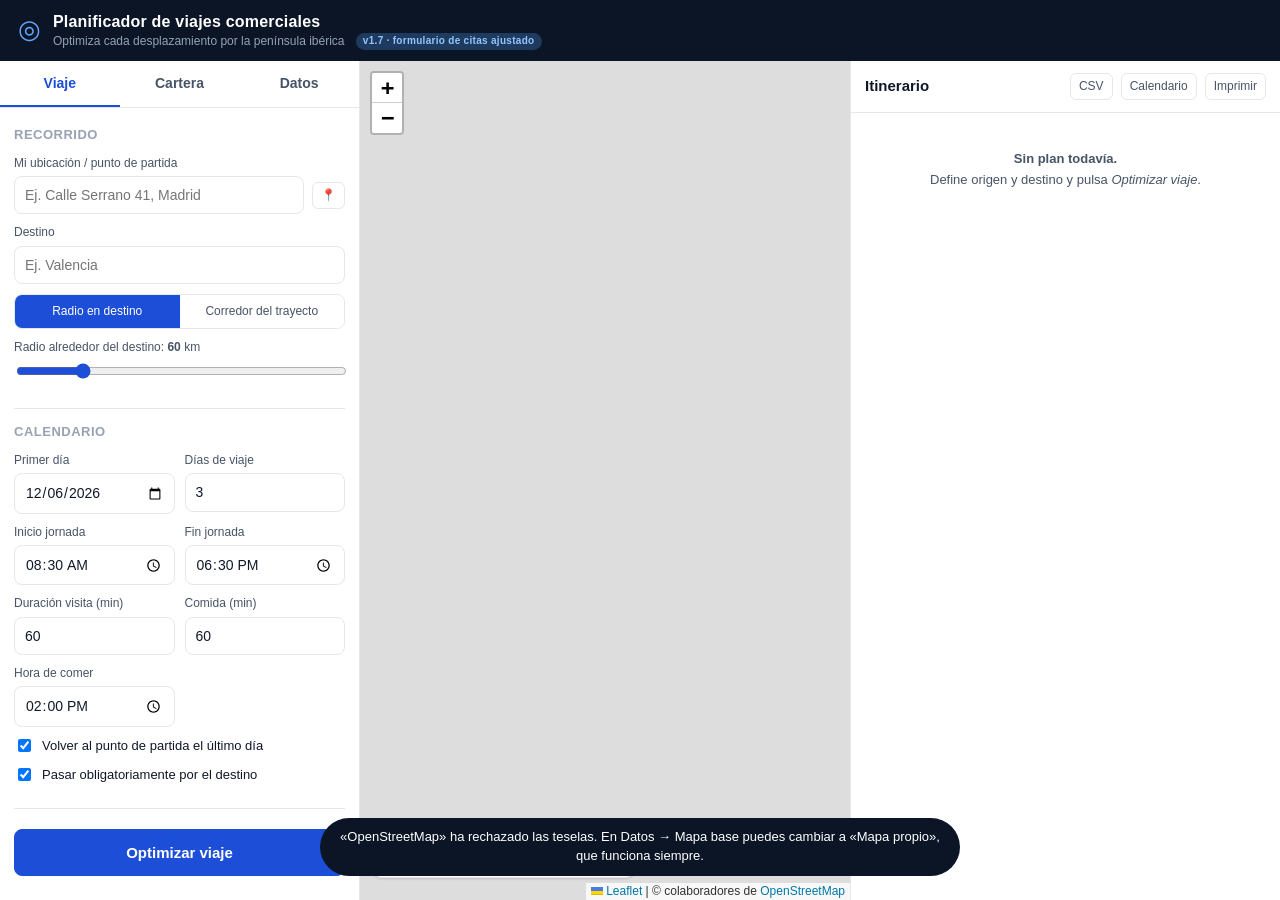
==== commit edf6107a: "Ajustar el formulario de citas y rellenar la dirección conocida El campo de minutos aparecía cortado" ====
--- a/planner/index.html
+++ b/planner/index.html
@@ -7,8 +7,8 @@
   <title>Planificador de viajes comerciales · Península Ibérica</title>
   <meta name="description"
     content="Planifica viajes de negocio de forma gráfica: clientes y prospectos sobre el mapa, rutas optimizadas y máximo número de visitas por viaje." />
-  <link rel="stylesheet" href="vendor/leaflet.css?v=16" />
-  <link rel="stylesheet" href="css/planner.css?v=16" />
+  <link rel="stylesheet" href="vendor/leaflet.css?v=17" />
+  <link rel="stylesheet" href="css/planner.css?v=17" />
 </head>
 
 <body>
@@ -18,7 +18,7 @@
       <div>
         <h1>Planificador de viajes comerciales</h1>
         <p>Optimiza cada desplazamiento por la península ibérica
-          <span class="build-tag" id="build-tag">v1.6 · citas con empresas nuevas</span>
+          <span class="build-tag" id="build-tag">v1.7 · formulario de citas ajustado</span>
         </p>
       </div>
     </div>
@@ -89,16 +89,20 @@
           <div class="appt-add">
             <label class="field full">
               <span>Empresa con la que has quedado</span>
-              <input id="appt-client" list="appt-clients" placeholder="De tu cartera, o un nombre nuevo"
+              <input id="appt-client" type="text" list="appt-clients" placeholder="De tu cartera, o un nombre nuevo"
                 autocomplete="off" />
               <datalist id="appt-clients"></datalist>
+              <small class="hint" id="appt-who"></small>
             </label>
             <label class="field full">
               <span>Dirección o ciudad</span>
-              <input id="appt-place" type="text" placeholder="Sólo si la empresa es nueva" autocomplete="off" />
-            </label>
-            <div class="grid3">
-              <label class="field"><span>Fecha</span><input id="appt-date" type="date" /></label>
+              <input id="appt-place" type="text" placeholder="Escribe el nombre de la empresa primero"
+                autocomplete="off" />
+            </label>
+            <label class="field full">
+              <span>Fecha</span><input id="appt-date" type="date" />
+            </label>
+            <div class="grid2">
               <label class="field"><span>Hora</span><input id="appt-time" type="time" /></label>
               <label class="field"><span>Minutos</span>
                 <input id="appt-dur" type="number" min="15" max="480" step="15" placeholder="60" /></label>
@@ -268,20 +272,20 @@
   <div id="toast" class="toast"></div>
 
   <!-- Librerías incluidas en el repositorio: la app funciona sin CDN. -->
-  <script src="vendor/leaflet.js?v=16"></script>
-  <script src="vendor/xlsx.full.min.js?v=16"></script>
-  <script src="js/util.js?v=16"></script>
-  <script src="js/store.js?v=16"></script>
-  <script src="js/csv.js?v=16"></script>
-  <script src="js/geocode.js?v=16"></script>
-  <script src="js/routing.js?v=16"></script>
-  <script src="js/optimize.js?v=16"></script>
-  <script src="js/map.js?v=16"></script>
-  <script src="js/itinerary.js?v=16"></script>
-  <script src="js/clients.js?v=16"></script>
-  <script src="js/basemap-data.js?v=16"></script>
-  <script src="js/demo-data.js?v=16"></script>
-  <script src="js/app.js?v=16"></script>
+  <script src="vendor/leaflet.js?v=17"></script>
+  <script src="vendor/xlsx.full.min.js?v=17"></script>
+  <script src="js/util.js?v=17"></script>
+  <script src="js/store.js?v=17"></script>
+  <script src="js/csv.js?v=17"></script>
+  <script src="js/geocode.js?v=17"></script>
+  <script src="js/routing.js?v=17"></script>
+  <script src="js/optimize.js?v=17"></script>
+  <script src="js/map.js?v=17"></script>
+  <script src="js/itinerary.js?v=17"></script>
+  <script src="js/clients.js?v=17"></script>
+  <script src="js/basemap-data.js?v=17"></script>
+  <script src="js/demo-data.js?v=17"></script>
+  <script src="js/app.js?v=17"></script>
 </body>
 
 </html>
--- a/planner/css/planner.css
+++ b/planner/css/planner.css
@@ -126,7 +126,7 @@
 .row.wrap { flex-wrap: wrap; }
 .row > input, .row > select { flex: 1; min-width: 0; }
 
-input[type=text], input[type=search], input[type=number], input[type=date], input[type=time],
+input:not([type=checkbox]):not([type=range]):not([type=radio]):not([type=file]),
 select, textarea {
   width: 100%;
   padding: 8px 10px;
@@ -434,7 +434,7 @@
 }
 
 /* Alta rápida de citas pactadas */
-.grid3 { display: grid; grid-template-columns: 1.2fr 1fr 0.7fr; gap: 0 8px; }
+
 .appt-add {
   margin-top: 10px; padding: 10px;
   border: 1px solid var(--line); border-radius: var(--radius); background: #f8fafc;
@@ -443,3 +443,9 @@
 .appt-msg { font-size: 11px; margin-top: 6px; min-height: 14px; }
 .appt-msg.ok { color: #15803d; }
 .appt-msg.error { color: #b45309; }
+
+.appt-add input { min-width: 0; }
+.appt-add .grid2 { gap: 0 8px; }
+#appt-place.required { border-color: #f59e0b; background: #fffbeb; }
+.hint.ok { color: #15803d; }
+.hint.warn { color: #b45309; }
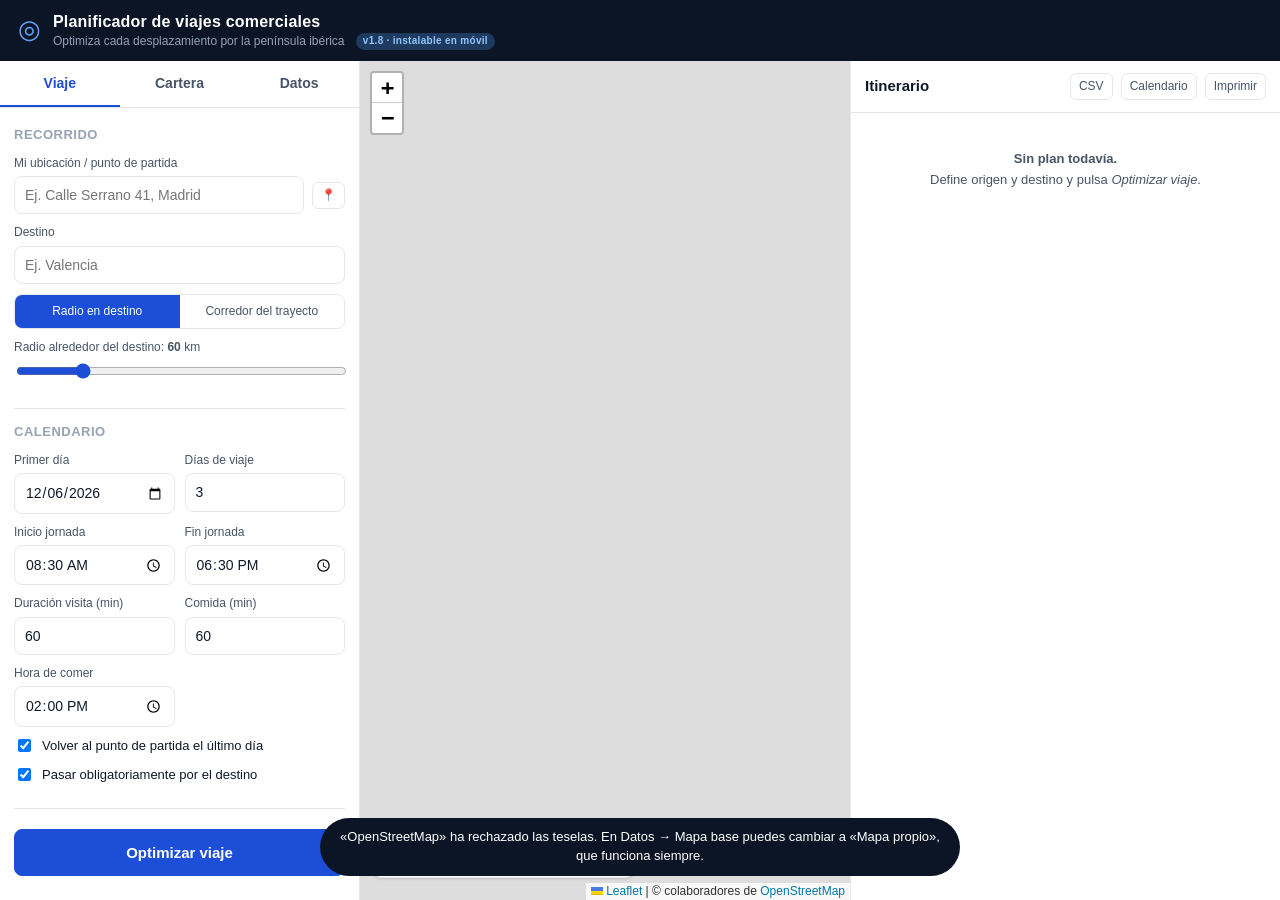
==== commit af5c4eef: "Hacer la aplicación instalable en Android y iPhone Se convierte en PWA, de modo que se instala desde" ====
--- a/planner/index.html
+++ b/planner/index.html
@@ -3,12 +3,20 @@
 
 <head>
   <meta charset="utf-8" />
-  <meta name="viewport" content="width=device-width, initial-scale=1" />
+  <meta name="viewport" content="width=device-width, initial-scale=1, viewport-fit=cover" />
   <title>Planificador de viajes comerciales · Península Ibérica</title>
   <meta name="description"
     content="Planifica viajes de negocio de forma gráfica: clientes y prospectos sobre el mapa, rutas optimizadas y máximo número de visitas por viaje." />
-  <link rel="stylesheet" href="vendor/leaflet.css?v=17" />
-  <link rel="stylesheet" href="css/planner.css?v=17" />
+  <meta name="theme-color" content="#0b1526" />
+  <meta name="mobile-web-app-capable" content="yes" />
+  <meta name="apple-mobile-web-app-capable" content="yes" />
+  <meta name="apple-mobile-web-app-status-bar-style" content="black-translucent" />
+  <meta name="apple-mobile-web-app-title" content="Viajes" />
+  <link rel="manifest" href="manifest.webmanifest" />
+  <link rel="icon" href="icons/favicon-64.png" sizes="64x64" type="image/png" />
+  <link rel="apple-touch-icon" href="icons/apple-touch-icon.png" />
+  <link rel="stylesheet" href="vendor/leaflet.css?v=18" />
+  <link rel="stylesheet" href="css/planner.css?v=18" />
 </head>
 
 <body>
@@ -18,7 +26,7 @@
       <div>
         <h1>Planificador de viajes comerciales</h1>
         <p>Optimiza cada desplazamiento por la península ibérica
-          <span class="build-tag" id="build-tag">v1.7 · formulario de citas ajustado</span>
+          <span class="build-tag" id="build-tag">v1.8 · instalable en móvil</span>
         </p>
       </div>
     </div>
@@ -268,24 +276,39 @@
     </aside>
   </main>
 
+  <nav class="mobile-nav" id="mobile-nav">
+    <button data-view="panel" class="active">☰ Panel</button>
+    <button data-view="mapa">🗺 Mapa</button>
+    <button data-view="itinerario">📋 Itinerario</button>
+  </nav>
+
   <div id="modal" class="modal-backdrop"></div>
   <div id="toast" class="toast"></div>
 
   <!-- Librerías incluidas en el repositorio: la app funciona sin CDN. -->
-  <script src="vendor/leaflet.js?v=17"></script>
-  <script src="vendor/xlsx.full.min.js?v=17"></script>
-  <script src="js/util.js?v=17"></script>
-  <script src="js/store.js?v=17"></script>
-  <script src="js/csv.js?v=17"></script>
-  <script src="js/geocode.js?v=17"></script>
-  <script src="js/routing.js?v=17"></script>
-  <script src="js/optimize.js?v=17"></script>
-  <script src="js/map.js?v=17"></script>
-  <script src="js/itinerary.js?v=17"></script>
-  <script src="js/clients.js?v=17"></script>
-  <script src="js/basemap-data.js?v=17"></script>
-  <script src="js/demo-data.js?v=17"></script>
-  <script src="js/app.js?v=17"></script>
+  <script src="vendor/leaflet.js?v=18"></script>
+  <script src="vendor/xlsx.full.min.js?v=18"></script>
+  <script src="js/util.js?v=18"></script>
+  <script src="js/store.js?v=18"></script>
+  <script src="js/csv.js?v=18"></script>
+  <script src="js/geocode.js?v=18"></script>
+  <script src="js/routing.js?v=18"></script>
+  <script src="js/optimize.js?v=18"></script>
+  <script src="js/map.js?v=18"></script>
+  <script src="js/itinerary.js?v=18"></script>
+  <script src="js/clients.js?v=18"></script>
+  <script src="js/basemap-data.js?v=18"></script>
+  <script src="js/demo-data.js?v=18"></script>
+  <script src="js/app.js?v=18"></script>
+  <script>
+    if ('serviceWorker' in navigator) {
+      window.addEventListener('load', function () {
+        navigator.serviceWorker.register('sw.js').catch(function (e) {
+          console.warn('Service worker no registrado:', e);
+        });
+      });
+    }
+  </script>
 </body>
 
 </html>
--- a/planner/css/planner.css
+++ b/planner/css/planner.css
@@ -345,7 +345,7 @@
 .toast.show { opacity: 1; transform: translate(-50%, 0); }
 
 /* ------------------------------------------------------------ Responsive */
-@media (max-width: 1200px) {
+@media (max-width: 1200px) and (min-width: 721px) {
   body { overflow: auto; }
   .layout { grid-template-columns: 1fr; }
   .sidebar { border-right: 0; border-bottom: 1px solid var(--line); max-height: none; }
@@ -449,3 +449,76 @@
 #appt-place.required { border-color: #f59e0b; background: #fffbeb; }
 .hint.ok { color: #15803d; }
 .hint.warn { color: #b45309; }
+
+/* ----------------------------------------------------------------- Móvil */
+.mobile-nav { display: none; }
+
+@media (max-width: 720px) {
+  body { overflow: hidden; }
+
+  .topbar { padding: 8px 12px; padding-top: calc(8px + env(safe-area-inset-top)); }
+  .brand h1 { font-size: 14px; }
+  .brand p { font-size: 10px; }
+  .brand .logo { font-size: 20px; }
+  .build-tag { display: block; margin: 2px 0 0; }
+  .top-status { display: none; }
+
+  /* Una sola vista a la vez, a pantalla completa */
+  .layout { grid-template-columns: 1fr; grid-template-rows: 1fr; position: relative; }
+  .sidebar, .map-wrap, .itin-wrap {
+    grid-row: 1; grid-column: 1;
+    display: none;
+    height: 100%;
+    min-height: 0;
+    border: 0;
+  }
+  body[data-view="panel"] .sidebar,
+  body[data-view="mapa"] .map-wrap,
+  body[data-view="itinerario"] .itin-wrap { display: flex; flex-direction: column; }
+  body[data-view="panel"] .sidebar { display: block; overflow-y: auto; }
+
+  .itinerary { overflow-y: auto; flex: 1; }
+  .legend { bottom: 12px; left: 8px; font-size: 11px; padding: 6px 8px; gap: 8px; }
+
+  /* Barra inferior de navegación */
+  .mobile-nav {
+    display: flex;
+    flex: 0 0 auto;
+    border-top: 1px solid var(--line);
+    background: var(--panel);
+    padding-bottom: env(safe-area-inset-bottom);
+  }
+  .mobile-nav button {
+    flex: 1; padding: 11px 4px; border: 0; background: none;
+    font: inherit; font-size: 12px; font-weight: 600; color: var(--ink-2); cursor: pointer;
+    border-top: 3px solid transparent; margin-top: -1px;
+  }
+  .mobile-nav button.active { color: var(--brand); border-top-color: var(--brand); }
+
+  /* Objetivos táctiles más grandes */
+  .tab { padding: 14px 6px; }
+  .mini { padding: 7px 10px; font-size: 13px; }
+  .btn { padding: 11px 14px; }
+  .v-actions { flex-direction: row; gap: 6px; }
+  .tl-row.visit { padding: 10px 10px; }
+  input, select, textarea { font-size: 16px; }   /* evita el zoom automático en iOS */
+
+  .grid2 { grid-template-columns: 1fr 1fr; }
+  .form-grid { grid-template-columns: 1fr; }
+  .map-grid { grid-template-columns: 1fr; }
+  .kpis { grid-template-columns: repeat(3, 1fr); }
+  .suggest { margin-left: 10px; margin-right: 4px; }
+  .modal-box { max-height: 94vh; }
+  .modal-backdrop { padding: 8px; }
+}
+
+@media (max-width: 380px) {
+  .kpis { grid-template-columns: repeat(2, 1fr); }
+  .mobile-nav button { font-size: 11px; }
+}
+
+/* Acciones de visita: los enlaces deben verse como los botones */
+a.mini { text-decoration: none; display: inline-flex; align-items: center; justify-content: center; }
+@media (max-width: 720px) {
+  .v-actions { flex-wrap: wrap; max-width: 96px; justify-content: flex-end; }
+}
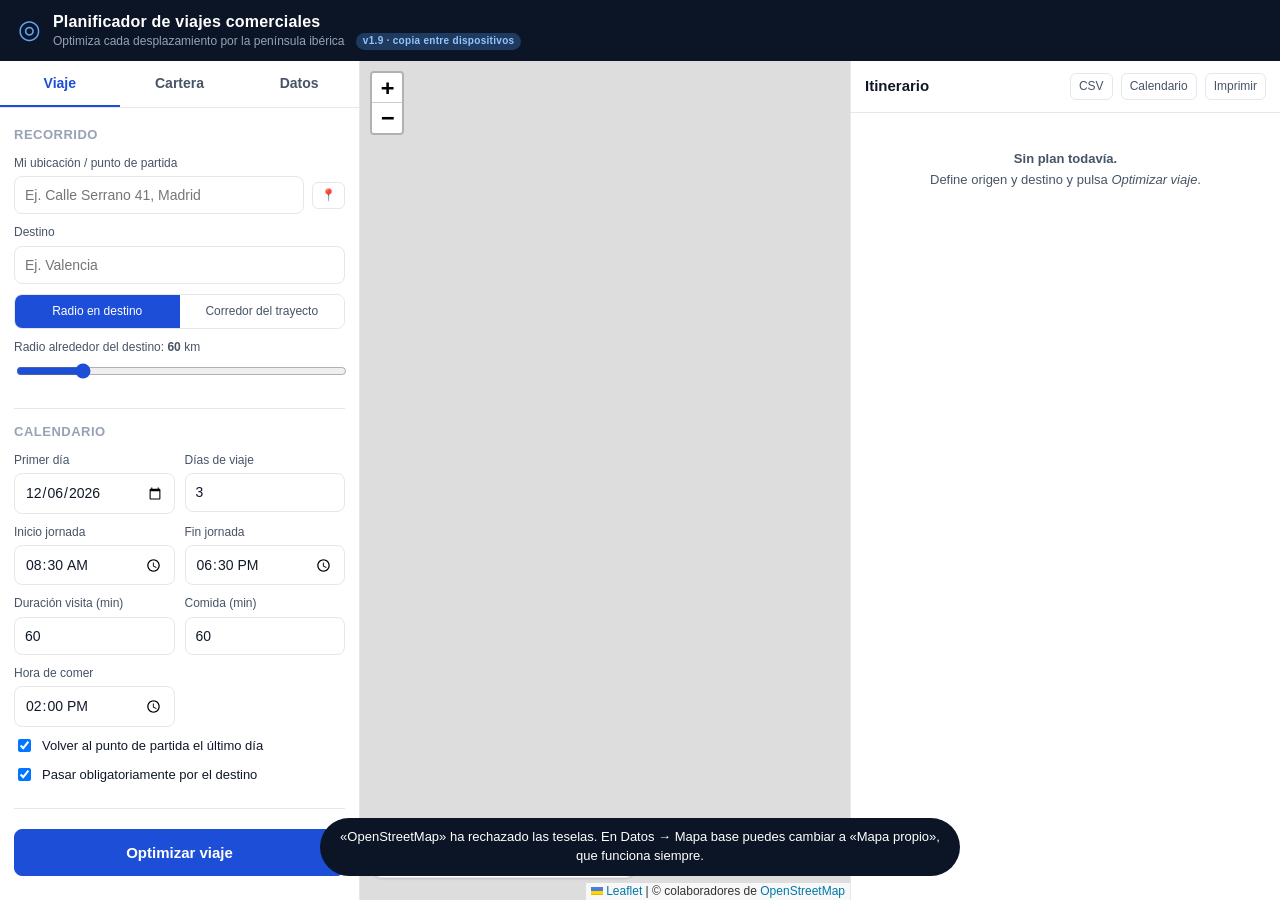
==== commit d1695758: "Copiar los datos entre dispositivos y no vaciar el viaje por una cita imposible Los datos viven en e" ====
--- a/planner/index.html
+++ b/planner/index.html
@@ -15,8 +15,8 @@
   <link rel="manifest" href="manifest.webmanifest" />
   <link rel="icon" href="icons/favicon-64.png" sizes="64x64" type="image/png" />
   <link rel="apple-touch-icon" href="icons/apple-touch-icon.png" />
-  <link rel="stylesheet" href="vendor/leaflet.css?v=18" />
-  <link rel="stylesheet" href="css/planner.css?v=18" />
+  <link rel="stylesheet" href="vendor/leaflet.css?v=19" />
+  <link rel="stylesheet" href="css/planner.css?v=19" />
 </head>
 
 <body>
@@ -26,7 +26,7 @@
       <div>
         <h1>Planificador de viajes comerciales</h1>
         <p>Optimiza cada desplazamiento por la península ibérica
-          <span class="build-tag" id="build-tag">v1.8 · instalable en móvil</span>
+          <span class="build-tag" id="build-tag">v1.9 · copia entre dispositivos</span>
         </p>
       </div>
     </div>
@@ -245,9 +245,23 @@
           <p class="muted small" id="storage-info"></p>
           <div class="row wrap">
             <button class="btn" id="btn-demo">Cargar ejemplo</button>
-            <button class="btn" id="btn-export-clients">Exportar cartera</button>
+            <button class="btn" id="btn-export-clients">Exportar cartera (CSV)</button>
             <button class="btn danger" id="btn-clear-clients">Vaciar cartera</button>
           </div>
+        </div>
+
+        <div class="group">
+          <h2>Pasar los datos a otro dispositivo</h2>
+          <p class="muted small">Los datos viven en este navegador y no se sincronizan solos.
+            Esta copia lleva la cartera, las citas, los ajustes del viaje y las direcciones ya
+            localizadas, en un único fichero.</p>
+          <input type="file" id="backup-input" accept=".json,application/json" hidden />
+          <div class="row wrap">
+            <button class="btn primary" id="btn-backup">Guardar copia</button>
+            <button class="btn" id="btn-restore">Restaurar copia…</button>
+          </div>
+          <small class="hint">Guarda la copia, mándatela por correo o WhatsApp, ábrela en el móvil
+            y pulsa «Restaurar copia».</small>
         </div>
       </section>
     </aside>
@@ -286,20 +300,20 @@
   <div id="toast" class="toast"></div>
 
   <!-- Librerías incluidas en el repositorio: la app funciona sin CDN. -->
-  <script src="vendor/leaflet.js?v=18"></script>
-  <script src="vendor/xlsx.full.min.js?v=18"></script>
-  <script src="js/util.js?v=18"></script>
-  <script src="js/store.js?v=18"></script>
-  <script src="js/csv.js?v=18"></script>
-  <script src="js/geocode.js?v=18"></script>
-  <script src="js/routing.js?v=18"></script>
-  <script src="js/optimize.js?v=18"></script>
-  <script src="js/map.js?v=18"></script>
-  <script src="js/itinerary.js?v=18"></script>
-  <script src="js/clients.js?v=18"></script>
-  <script src="js/basemap-data.js?v=18"></script>
-  <script src="js/demo-data.js?v=18"></script>
-  <script src="js/app.js?v=18"></script>
+  <script src="vendor/leaflet.js?v=19"></script>
+  <script src="vendor/xlsx.full.min.js?v=19"></script>
+  <script src="js/util.js?v=19"></script>
+  <script src="js/store.js?v=19"></script>
+  <script src="js/csv.js?v=19"></script>
+  <script src="js/geocode.js?v=19"></script>
+  <script src="js/routing.js?v=19"></script>
+  <script src="js/optimize.js?v=19"></script>
+  <script src="js/map.js?v=19"></script>
+  <script src="js/itinerary.js?v=19"></script>
+  <script src="js/clients.js?v=19"></script>
+  <script src="js/basemap-data.js?v=19"></script>
+  <script src="js/demo-data.js?v=19"></script>
+  <script src="js/app.js?v=19"></script>
   <script>
     if ('serviceWorker' in navigator) {
       window.addEventListener('load', function () {
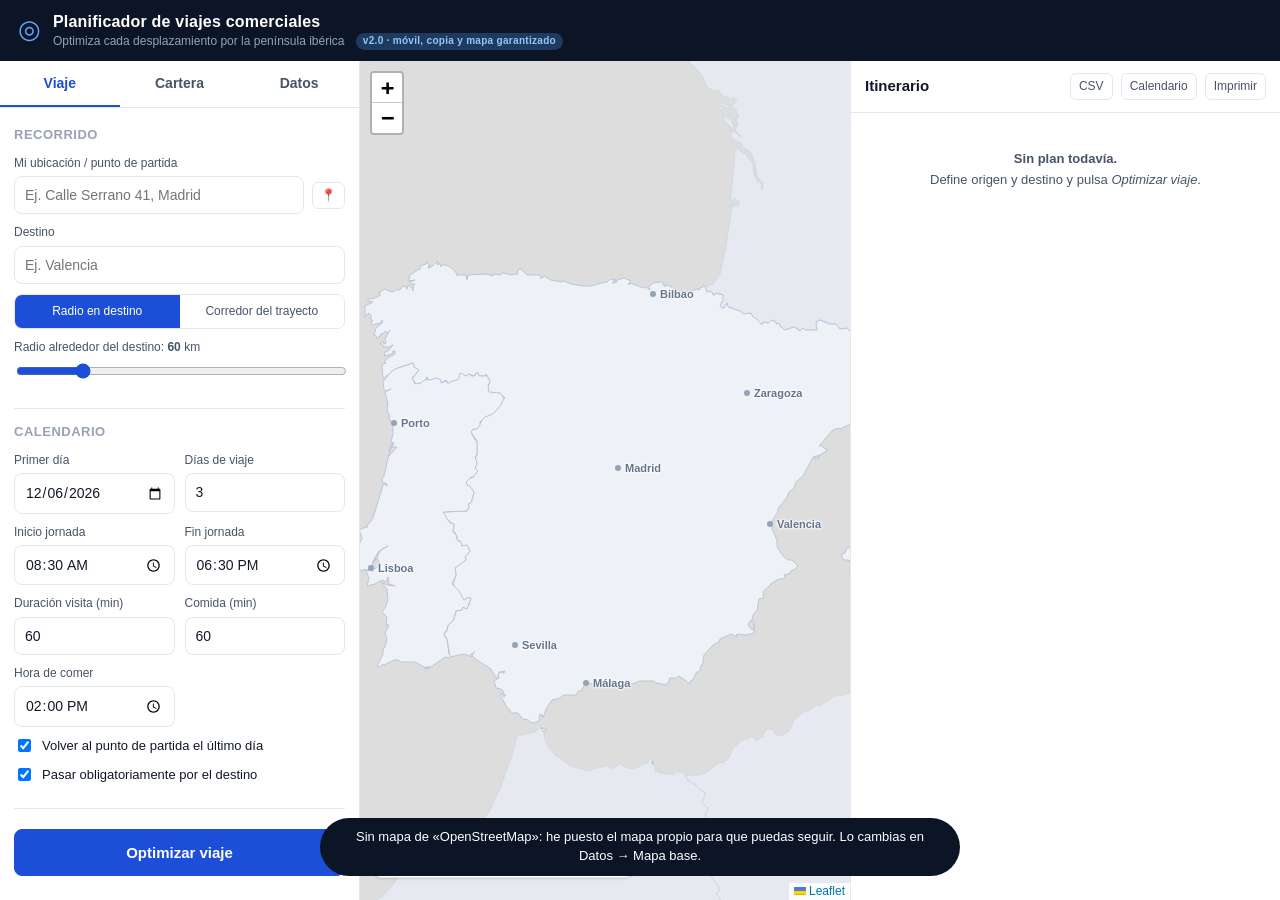
==== commit 10850605: "Garantizar que siempre haya mapa, también sin cobertura Al probar la aplicación sin red cargaba bien" ====
--- a/planner/index.html
+++ b/planner/index.html
@@ -15,8 +15,8 @@
   <link rel="manifest" href="manifest.webmanifest" />
   <link rel="icon" href="icons/favicon-64.png" sizes="64x64" type="image/png" />
   <link rel="apple-touch-icon" href="icons/apple-touch-icon.png" />
-  <link rel="stylesheet" href="vendor/leaflet.css?v=19" />
-  <link rel="stylesheet" href="css/planner.css?v=19" />
+  <link rel="stylesheet" href="vendor/leaflet.css?v=20" />
+  <link rel="stylesheet" href="css/planner.css?v=20" />
 </head>
 
 <body>
@@ -26,7 +26,7 @@
       <div>
         <h1>Planificador de viajes comerciales</h1>
         <p>Optimiza cada desplazamiento por la península ibérica
-          <span class="build-tag" id="build-tag">v1.9 · copia entre dispositivos</span>
+          <span class="build-tag" id="build-tag">v2.0 · móvil, copia y mapa garantizado</span>
         </p>
       </div>
     </div>
@@ -300,20 +300,20 @@
   <div id="toast" class="toast"></div>
 
   <!-- Librerías incluidas en el repositorio: la app funciona sin CDN. -->
-  <script src="vendor/leaflet.js?v=19"></script>
-  <script src="vendor/xlsx.full.min.js?v=19"></script>
-  <script src="js/util.js?v=19"></script>
-  <script src="js/store.js?v=19"></script>
-  <script src="js/csv.js?v=19"></script>
-  <script src="js/geocode.js?v=19"></script>
-  <script src="js/routing.js?v=19"></script>
-  <script src="js/optimize.js?v=19"></script>
-  <script src="js/map.js?v=19"></script>
-  <script src="js/itinerary.js?v=19"></script>
-  <script src="js/clients.js?v=19"></script>
-  <script src="js/basemap-data.js?v=19"></script>
-  <script src="js/demo-data.js?v=19"></script>
-  <script src="js/app.js?v=19"></script>
+  <script src="vendor/leaflet.js?v=20"></script>
+  <script src="vendor/xlsx.full.min.js?v=20"></script>
+  <script src="js/util.js?v=20"></script>
+  <script src="js/store.js?v=20"></script>
+  <script src="js/csv.js?v=20"></script>
+  <script src="js/geocode.js?v=20"></script>
+  <script src="js/routing.js?v=20"></script>
+  <script src="js/optimize.js?v=20"></script>
+  <script src="js/map.js?v=20"></script>
+  <script src="js/itinerary.js?v=20"></script>
+  <script src="js/clients.js?v=20"></script>
+  <script src="js/basemap-data.js?v=20"></script>
+  <script src="js/demo-data.js?v=20"></script>
+  <script src="js/app.js?v=20"></script>
   <script>
     if ('serviceWorker' in navigator) {
       window.addEventListener('load', function () {
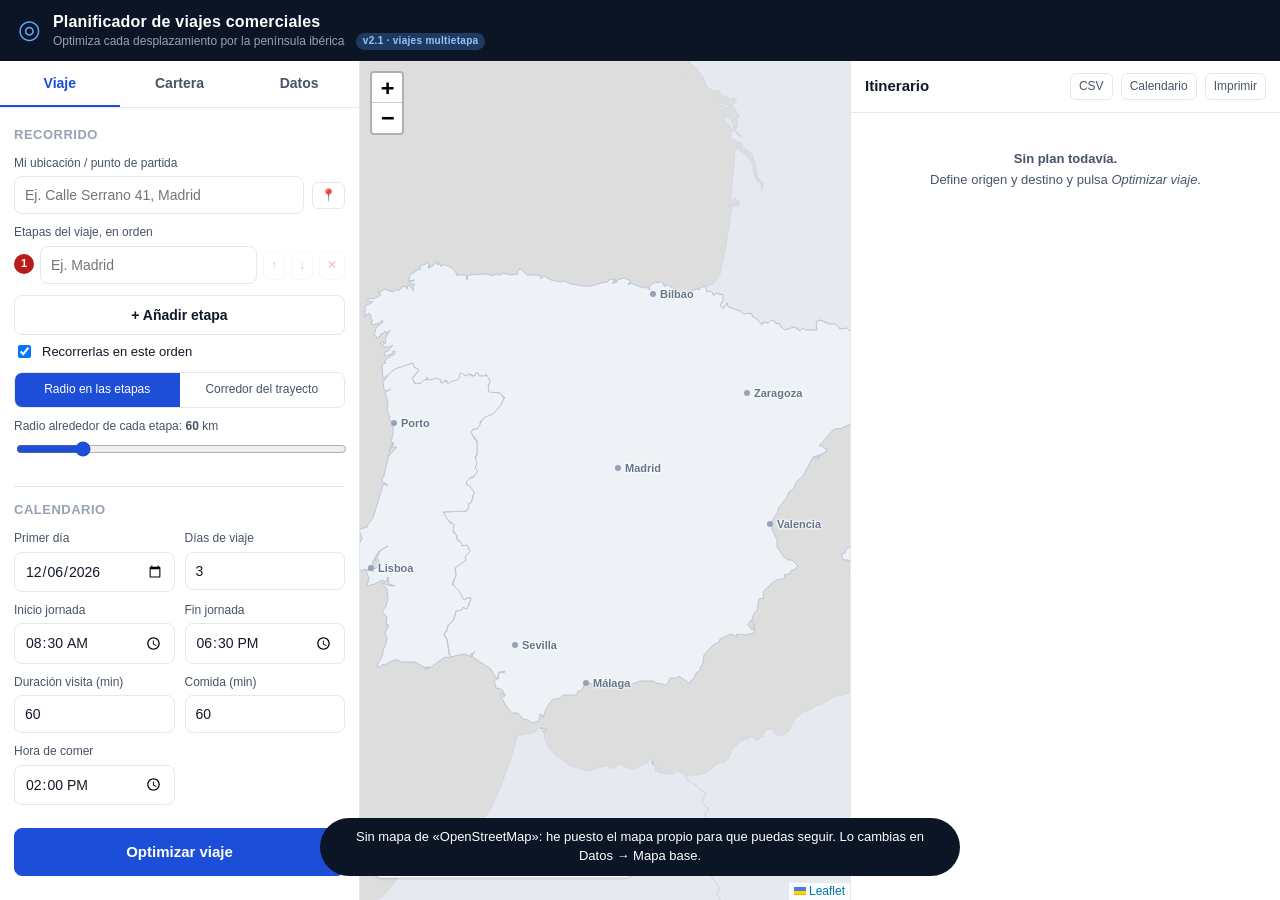
==== commit 2b2c9acb: "Permitir viajes de varias etapas Hasta ahora el viaje era origen y un único destino, lo que no cubre" ====
--- a/planner/index.html
+++ b/planner/index.html
@@ -15,8 +15,8 @@
   <link rel="manifest" href="manifest.webmanifest" />
   <link rel="icon" href="icons/favicon-64.png" sizes="64x64" type="image/png" />
   <link rel="apple-touch-icon" href="icons/apple-touch-icon.png" />
-  <link rel="stylesheet" href="vendor/leaflet.css?v=20" />
-  <link rel="stylesheet" href="css/planner.css?v=20" />
+  <link rel="stylesheet" href="vendor/leaflet.css?v=21" />
+  <link rel="stylesheet" href="css/planner.css?v=21" />
 </head>
 
 <body>
@@ -26,7 +26,7 @@
       <div>
         <h1>Planificador de viajes comerciales</h1>
         <p>Optimiza cada desplazamiento por la península ibérica
-          <span class="build-tag" id="build-tag">v2.0 · móvil, copia y mapa garantizado</span>
+          <span class="build-tag" id="build-tag">v2.1 · viajes multietapa</span>
         </p>
       </div>
     </div>
@@ -53,18 +53,22 @@
             </div>
             <small class="hint" id="origin-status"></small>
           </label>
-          <label class="field full">
-            <span>Destino</span>
-            <input id="dest" type="text" placeholder="Ej. Valencia" />
-            <small class="hint" id="dest-status"></small>
-          </label>
+          <div class="field full">
+            <span>Etapas del viaje, en orden</span>
+            <div id="stops-list" class="stops-list"></div>
+            <button class="btn" id="btn-add-stop" type="button">+ Añadir etapa</button>
+            <label class="field check" style="margin-top:8px">
+              <input id="lockStopOrder" type="checkbox" checked />
+              <span>Recorrerlas en este orden</span>
+            </label>
+          </div>
 
           <div class="segmented" id="mode">
-            <button data-mode="destino" class="active">Radio en destino</button>
+            <button data-mode="destino" class="active">Radio en las etapas</button>
             <button data-mode="corredor">Corredor del trayecto</button>
           </div>
           <label class="field full" id="radius-field">
-            <span>Radio alrededor del destino: <b id="radius-val">60</b> km</span>
+            <span>Radio alrededor de cada etapa: <b id="radius-val">60</b> km</span>
             <input id="radius" type="range" min="5" max="300" step="5" value="60" />
           </label>
           <label class="field full hidden" id="corridor-field">
@@ -85,7 +89,7 @@
             <label class="field"><span>Hora de comer</span><input id="lunchStart" type="time" value="14:00" /></label>
           </div>
           <label class="field check"><input id="returnToOrigin" type="checkbox" checked /><span>Volver al punto de partida el último día</span></label>
-          <label class="field check"><input id="destIsStop" type="checkbox" checked /><span>Pasar obligatoriamente por el destino</span></label>
+          <label class="field check"><input id="destIsStop" type="checkbox" checked /><span>Pasar obligatoriamente por cada etapa</span></label>
         </div>
 
         <div class="group">
@@ -300,20 +304,20 @@
   <div id="toast" class="toast"></div>
 
   <!-- Librerías incluidas en el repositorio: la app funciona sin CDN. -->
-  <script src="vendor/leaflet.js?v=20"></script>
-  <script src="vendor/xlsx.full.min.js?v=20"></script>
-  <script src="js/util.js?v=20"></script>
-  <script src="js/store.js?v=20"></script>
-  <script src="js/csv.js?v=20"></script>
-  <script src="js/geocode.js?v=20"></script>
-  <script src="js/routing.js?v=20"></script>
-  <script src="js/optimize.js?v=20"></script>
-  <script src="js/map.js?v=20"></script>
-  <script src="js/itinerary.js?v=20"></script>
-  <script src="js/clients.js?v=20"></script>
-  <script src="js/basemap-data.js?v=20"></script>
-  <script src="js/demo-data.js?v=20"></script>
-  <script src="js/app.js?v=20"></script>
+  <script src="vendor/leaflet.js?v=21"></script>
+  <script src="vendor/xlsx.full.min.js?v=21"></script>
+  <script src="js/util.js?v=21"></script>
+  <script src="js/store.js?v=21"></script>
+  <script src="js/csv.js?v=21"></script>
+  <script src="js/geocode.js?v=21"></script>
+  <script src="js/routing.js?v=21"></script>
+  <script src="js/optimize.js?v=21"></script>
+  <script src="js/map.js?v=21"></script>
+  <script src="js/itinerary.js?v=21"></script>
+  <script src="js/clients.js?v=21"></script>
+  <script src="js/basemap-data.js?v=21"></script>
+  <script src="js/demo-data.js?v=21"></script>
+  <script src="js/app.js?v=21"></script>
   <script>
     if ('serviceWorker' in navigator) {
       window.addEventListener('load', function () {
--- a/planner/css/planner.css
+++ b/planner/css/planner.css
@@ -522,3 +522,16 @@
 @media (max-width: 720px) {
   .v-actions { flex-wrap: wrap; max-width: 96px; justify-content: flex-end; }
 }
+
+/* --------------------------------------------------------- Etapas del viaje */
+.stops-list { display: flex; flex-direction: column; gap: 6px; margin-bottom: 8px; }
+.stop-row { display: flex; align-items: flex-start; gap: 6px; }
+.stop-num {
+  flex: 0 0 auto; width: 20px; height: 20px; margin-top: 8px;
+  border-radius: 50%; background: #b91c1c; color: #fff;
+  font-size: 11px; font-weight: 700; display: flex; align-items: center; justify-content: center;
+}
+.stop-main { flex: 1; min-width: 0; }
+.stop-row .mini { margin-top: 5px; padding: 5px 7px; }
+.stop-row .mini[disabled] { opacity: .3; cursor: default; }
+#btn-add-stop { width: 100%; }
